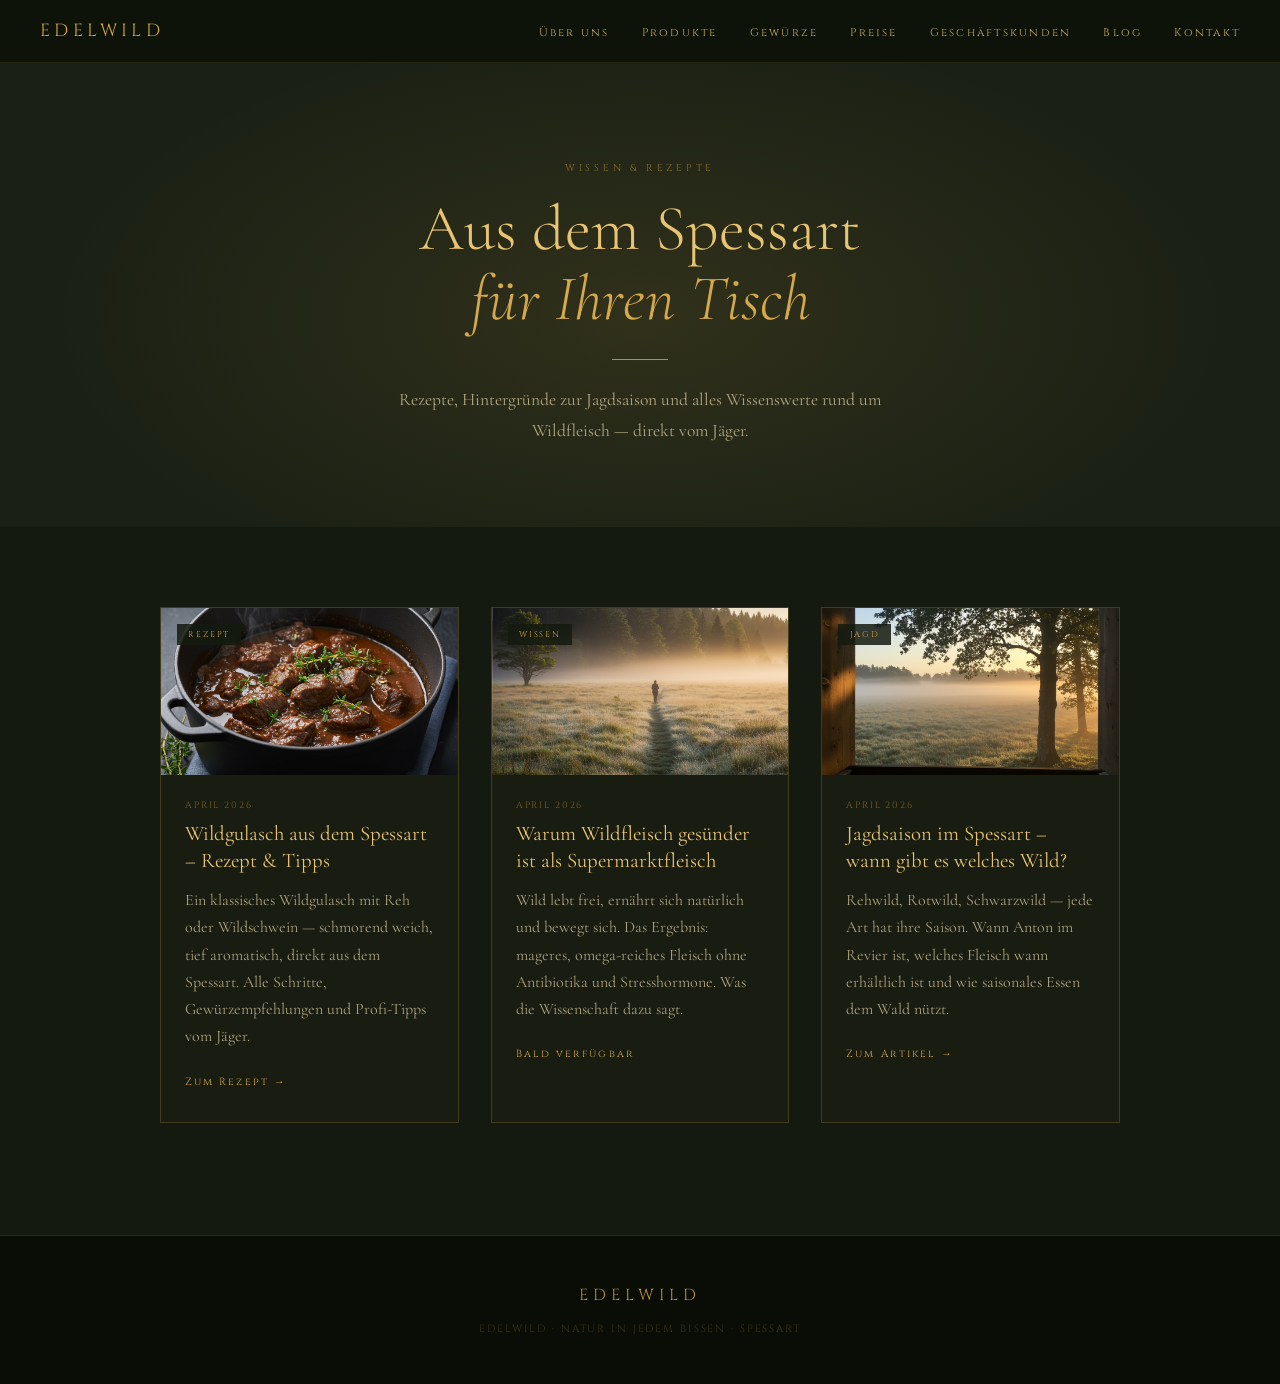
==== blog/index.html @ 0a9de52b "Preise aktualisiert, Geschäftskunden-Seite und Handarbeit-Sektion ergänzt Neue Rehwild/Schwarzwild-P" ====
<!DOCTYPE html>
<html lang="de">
<head>
  <meta charset="UTF-8" />
  <meta name="viewport" content="width=device-width, initial-scale=1.0" />
  <title>Edelwild Blog – Wildrezepte, Jagdsaison & Wissenswertes aus dem Spessart</title>
  <meta name="description" content="Rezepte mit Wildfleisch, Infos zur Jagdsaison im Spessart und warum Wildfleisch gesünder ist als Supermarktfleisch. Vom Jäger Anton Krüger aus Hösbach." />
  <link rel="canonical" href="https://edelwild-krueger.de/blog/" />
  <meta property="og:type" content="website" />
  <meta property="og:url" content="https://edelwild-krueger.de/blog/" />
  <meta property="og:title" content="Edelwild Blog – Wildrezepte & Wissenswertes aus dem Spessart" />
  <meta property="og:description" content="Rezepte mit Wildfleisch, Infos zur Jagdsaison im Spessart und mehr." />
  <meta property="og:image" content="https://edelwild-krueger.de/images/hirsch.png" />

  <link rel="preconnect" href="https://fonts.googleapis.com" />
  <link rel="preconnect" href="https://fonts.gstatic.com" crossorigin />
  <link href="https://fonts.googleapis.com/css2?family=Cormorant+Garamond:ital,wght@0,300;0,400;0,600;1,300;1,400&family=Cinzel:wght@400;600&display=swap" rel="stylesheet" />
  <style>
    :root {
      --forest:     #141a10;
      --forest-mid: #1a2014;
      --gold:       #d4a84b;
      --gold-light: #e8c472;
      --gold-dim:   #b8903a;
      --text:       #ecdcb0;
    }
    *, *::before, *::after { box-sizing: border-box; margin: 0; padding: 0; }
    html { scroll-behavior: smooth; }
    body {
      background: var(--forest);
      color: var(--text);
      font-family: 'Cormorant Garamond', Georgia, serif;
      overflow-x: hidden;
    }

    /* NAV */
    nav {
      position: fixed; top: 0; left: 0; right: 0; z-index: 100;
      display: flex; justify-content: space-between; align-items: center;
      padding: 1.2rem 2.5rem;
      background: rgba(14,20,9,0.98);
      border-bottom: 1px solid rgba(212,168,75,0.12);
    }
    .nav-logo {
      font-family: 'Cinzel', serif; font-size: 1.1rem;
      letter-spacing: 0.25em; color: var(--gold); text-decoration: none;
    }
    .nav-links { display: flex; gap: 2rem; list-style: none; }
    .nav-links a {
      font-family: 'Cinzel', serif; font-size: 0.7rem;
      letter-spacing: 0.2em; color: var(--gold-light);
      text-decoration: none; opacity: 0.85; transition: opacity 0.2s;
    }
    .nav-links a:hover, .nav-links a[aria-current] { opacity: 1; }
    .nav-burger {
      display: none; flex-direction: column; gap: 5px;
      cursor: pointer; background: none; border: none;
      padding: 0.5rem; z-index: 101;
    }
    .nav-burger span {
      display: block; width: 24px; height: 1px;
      background: var(--gold);
      transition: transform 0.3s, opacity 0.3s;
    }
    .nav-burger.open span:nth-child(1) { transform: translateY(6px) rotate(45deg); }
    .nav-burger.open span:nth-child(2) { opacity: 0; }
    .nav-burger.open span:nth-child(3) { transform: translateY(-6px) rotate(-45deg); }
    @media (max-width: 600px) {
      .nav-links { display: none; }
      .nav-burger { display: flex; }
      .nav-links.open {
        display: flex; flex-direction: column;
        position: fixed; top: 0; left: 0; right: 0; bottom: 0;
        background: rgba(9,13,6,0.98);
        justify-content: center; align-items: center;
        gap: 2.5rem; z-index: 99;
      }
      .nav-links.open a { font-size: 1.1rem; letter-spacing: 0.25em; }
    }

    /* PAGE HEADER */
    .page-header {
      padding: 10rem 1.5rem 5rem;
      text-align: center;
      background:
        radial-gradient(ellipse at 50% 60%, rgba(212,168,75,0.12) 0%, transparent 65%),
        var(--forest-mid);
    }
    .page-header .section-label {
      font-family: 'Cinzel', serif; font-size: 0.62rem;
      letter-spacing: 0.38em; color: var(--gold-dim);
      text-transform: uppercase; margin-bottom: 1rem;
    }
    .page-header h1 {
      font-size: clamp(2.2rem, 6vw, 4rem);
      font-weight: 300; color: var(--gold-light); line-height: 1.1;
      margin-bottom: 1.5rem;
    }
    .page-header h1 em { color: var(--gold); font-style: italic; }
    .page-header p {
      max-width: 520px; margin: 0 auto;
      font-size: 1.1rem; line-height: 1.8; opacity: 0.7;
    }
    .divider {
      width: 56px; height: 1px;
      background: var(--gold-dim); margin: 1.5rem auto;
    }

    /* BLOG GRID */
    .blog-section { padding: 5rem 1.5rem 7rem; }
    .container { max-width: 960px; margin: 0 auto; }
    .blog-grid {
      display: grid;
      grid-template-columns: repeat(auto-fit, minmax(280px, 1fr));
      gap: 2rem;
    }
    .blog-card {
      border: 1px solid rgba(212,168,75,0.22);
      overflow: hidden;
      transition: border-color 0.3s, transform 0.3s;
      background: rgba(212,168,75,0.02);
      text-decoration: none; color: inherit;
      display: block;
    }
    .blog-card:hover {
      border-color: rgba(212,168,75,0.55);
      transform: translateY(-5px);
    }
    .blog-card-img {
      aspect-ratio: 16/9;
      background: linear-gradient(135deg, #1e2c20, #172219);
      background-size: cover; background-position: center;
      position: relative;
    }
    .blog-card-category {
      position: absolute; top: 1rem; left: 1rem;
      font-family: 'Cinzel', serif; font-size: 0.52rem;
      letter-spacing: 0.22em; color: var(--gold);
      background: rgba(20,26,16,0.85);
      padding: 0.3rem 0.7rem;
    }
    .blog-card-body { padding: 1.5rem 1.5rem 2rem; }
    .blog-card-date {
      font-family: 'Cinzel', serif; font-size: 0.58rem;
      letter-spacing: 0.2em; color: var(--gold-dim);
      opacity: 0.6; margin-bottom: 0.6rem;
    }
    .blog-card-title {
      font-size: 1.3rem; font-weight: 400;
      color: var(--gold-light); line-height: 1.3;
      margin-bottom: 0.8rem;
    }
    .blog-card-excerpt {
      font-size: 1rem; line-height: 1.7; opacity: 0.7;
      margin-bottom: 1.2rem;
    }
    .blog-card-link {
      font-family: 'Cinzel', serif; font-size: 0.65rem;
      letter-spacing: 0.2em; color: var(--gold);
    }

    /* FOOTER */
    footer {
      background: #090d06;
      border-top: 1px solid rgba(212,168,75,0.18);
      padding: 3rem 1.5rem; text-align: center;
    }
    .footer-wordmark {
      font-family: 'Cinzel', serif; font-size: 1rem;
      letter-spacing: 0.32em; color: var(--gold-dim); margin-bottom: 1rem;
    }
    .footer-copy {
      font-size: 0.65rem; letter-spacing: 0.18em;
      color: var(--gold-dim); opacity: 0.3; font-family: 'Cinzel', serif;
    }

    .reveal { opacity: 0; transform: translateY(24px); transition: opacity 0.85s ease, transform 0.85s ease; }
    .reveal.visible { opacity: 1; transform: none; }
  </style>
</head>
<body>

<nav>
  <a href="/" class="nav-logo">EDELWILD</a>
  <ul class="nav-links">
    <li><a href="/#story">Über uns</a></li>
    <li><a href="/#produkte">Produkte</a></li>
    <li><a href="/#gewuerze">Gewürze</a></li>
    <li><a href="/preise.html">Preise</a></li>
    <li><a href="/geschaeftskunden.html">Geschäftskunden</a></li>
    <li><a href="/blog/">Blog</a></li>
    <li><a href="/#kontakt">Kontakt</a></li>
  </ul>
  <button class="nav-burger" id="nav-burger" aria-label="Menü öffnen">
    <span></span><span></span><span></span>
  </button>
</nav>

<header class="page-header">
  <p class="section-label">Wissen & Rezepte</p>
  <h1>Aus dem Spessart<br><em>für Ihren Tisch</em></h1>
  <div class="divider"></div>
  <p>Rezepte, Hintergründe zur Jagdsaison und alles Wissenswerte rund um Wildfleisch — direkt vom Jäger.</p>
</header>

<section class="blog-section">
  <div class="container">
    <div class="blog-grid">

      <a href="/blog/wildgulasch-rezept.html" class="blog-card reveal">
        <div class="blog-card-img" style="background-image: url('../images/freepik_rich-dark-wild-boar-goula_2802285230.png')" role="img" aria-label="Wildgulasch aus dem Spessart">
          <span class="blog-card-category">REZEPT</span>
        </div>
        <div class="blog-card-body">
          <p class="blog-card-date">APRIL 2026</p>
          <h2 class="blog-card-title">Wildgulasch aus dem Spessart – Rezept &amp; Tipps</h2>
          <p class="blog-card-excerpt">Ein klassisches Wildgulasch mit Reh oder Wildschwein — schmorend weich, tief aromatisch, direkt aus dem Spessart. Alle Schritte, Gewürzempfehlungen und Profi-Tipps vom Jäger.</p>
          <span class="blog-card-link">Zum Rezept →</span>
        </div>
      </a>

      <article class="blog-card reveal">
        <div class="blog-card-img" style="background-image: url('../images/mood_spessart.png')" role="img" aria-label="Wildfleisch gesund und nachhaltig">
          <span class="blog-card-category">WISSEN</span>
        </div>
        <div class="blog-card-body">
          <p class="blog-card-date">APRIL 2026</p>
          <h2 class="blog-card-title">Warum Wildfleisch gesünder ist als Supermarktfleisch</h2>
          <p class="blog-card-excerpt">Wild lebt frei, ernährt sich natürlich und bewegt sich. Das Ergebnis: mageres, omega-reiches Fleisch ohne Antibiotika und Stresshormone. Was die Wissenschaft dazu sagt.</p>
          <span class="blog-card-link">Bald verfügbar</span>
        </div>
      </article>

      <a href="/blog/jagdsaison.html" class="blog-card reveal">
        <div class="blog-card-img" style="background-image: url('../images/freepik_firstperson-view-from-hun_2802305349.png')" role="img" aria-label="First-Person-Perspektive eines Jägers im Spessart">
          <span class="blog-card-category">JAGD</span>
        </div>
        <div class="blog-card-body">
          <p class="blog-card-date">APRIL 2026</p>
          <h2 class="blog-card-title">Jagdsaison im Spessart – wann gibt es welches Wild?</h2>
          <p class="blog-card-excerpt">Rehwild, Rotwild, Schwarzwild — jede Art hat ihre Saison. Wann Anton im Revier ist, welches Fleisch wann erhältlich ist und wie saisonales Essen dem Wald nützt.</p>
          <span class="blog-card-link">Zum Artikel →</span>
        </div>
      </a>

    </div>
  </div>
</section>

<footer>
  <p class="footer-wordmark">EDELWILD</p>
  <p class="footer-copy">EDELWILD · NATUR IN JEDEM BISSEN · SPESSART</p>
</footer>

<script>
  const burger = document.getElementById('nav-burger');
  const navLinks = document.querySelector('.nav-links');
  if (burger && navLinks) {
    burger.addEventListener('click', () => {
      burger.classList.toggle('open');
      navLinks.classList.toggle('open');
      burger.setAttribute('aria-label', navLinks.classList.contains('open') ? 'Menü schließen' : 'Menü öffnen');
    });
    navLinks.querySelectorAll('a').forEach(a => {
      a.addEventListener('click', () => {
        burger.classList.remove('open');
        navLinks.classList.remove('open');
        burger.setAttribute('aria-label', 'Menü öffnen');
      });
    });
  }

  const reveals = document.querySelectorAll('.reveal');
  const observer = new IntersectionObserver((entries) => {
    entries.forEach((e, i) => {
      if (e.isIntersecting) {
        setTimeout(() => e.target.classList.add('visible'), i * 100);
        observer.unobserve(e.target);
      }
    });
  }, { threshold: 0.1 });
  reveals.forEach(el => observer.observe(el));
</script>
</body>
</html>
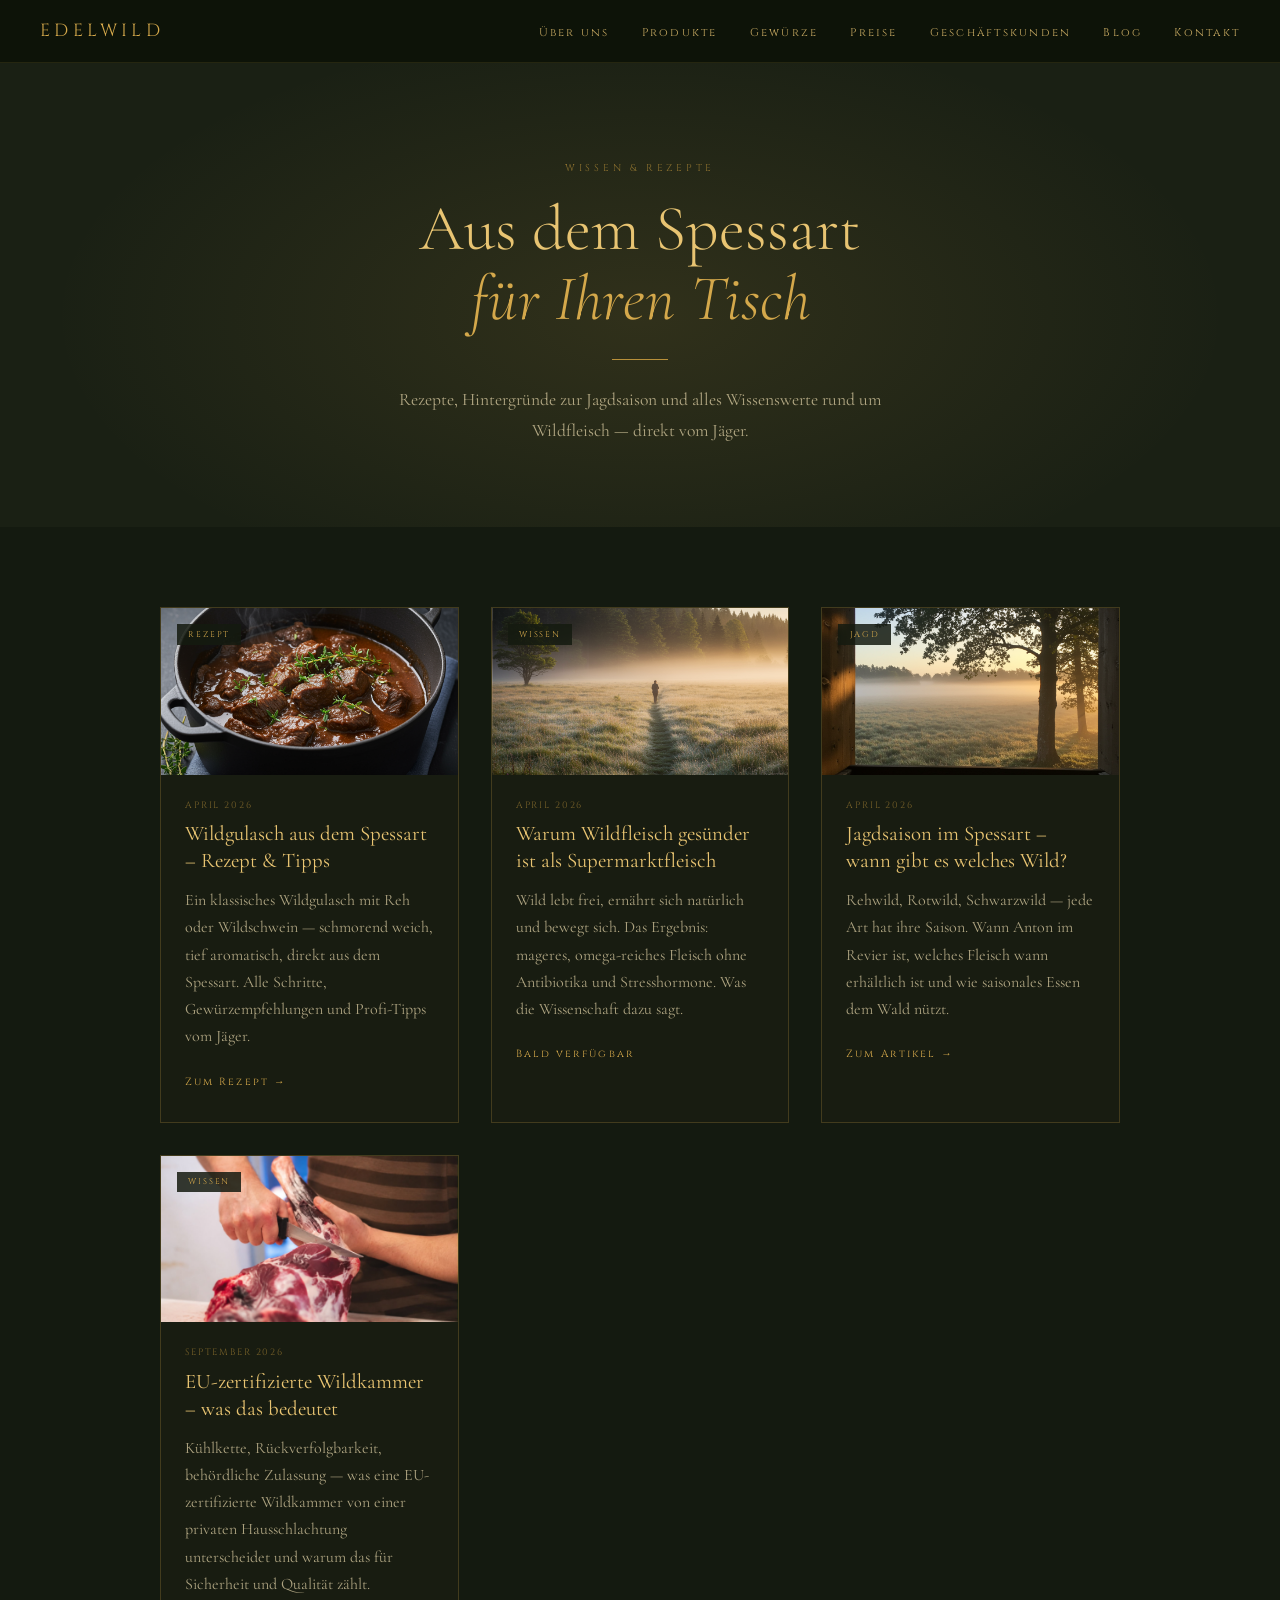
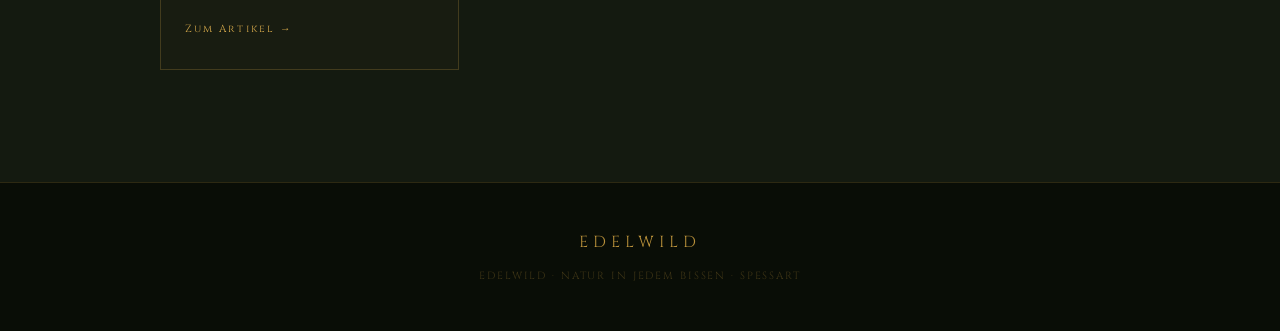
==== commit ff8d2a68: "Neuer Blogartikel: EU-zertifizierte Wildkammer, verlinkt von Badge/Benefit/Preise - blog/eu-wildkamm" ====
--- a/blog/index.html
+++ b/blog/index.html
@@ -239,6 +239,18 @@
           <p class="blog-card-date">APRIL 2026</p>
           <h2 class="blog-card-title">Jagdsaison im Spessart – wann gibt es welches Wild?</h2>
           <p class="blog-card-excerpt">Rehwild, Rotwild, Schwarzwild — jede Art hat ihre Saison. Wann Anton im Revier ist, welches Fleisch wann erhältlich ist und wie saisonales Essen dem Wald nützt.</p>
+          <span class="blog-card-link">Zum Artikel →</span>
+        </div>
+      </a>
+
+      <a href="/blog/eu-wildkammer.html" class="blog-card reveal">
+        <div class="blog-card-img" style="background-image: url('../images/handarbeit-schnitt.jpg')" role="img" aria-label="Handwerkliche Zerlegung von Wildfleisch in der Wildkammer">
+          <span class="blog-card-category">WISSEN</span>
+        </div>
+        <div class="blog-card-body">
+          <p class="blog-card-date">SEPTEMBER 2026</p>
+          <h2 class="blog-card-title">EU-zertifizierte Wildkammer – was das bedeutet</h2>
+          <p class="blog-card-excerpt">Kühlkette, Rückverfolgbarkeit, behördliche Zulassung — was eine EU-zertifizierte Wildkammer von einer privaten Hausschlachtung unterscheidet und warum das für Sicherheit und Qualität zählt.</p>
           <span class="blog-card-link">Zum Artikel →</span>
         </div>
       </a>
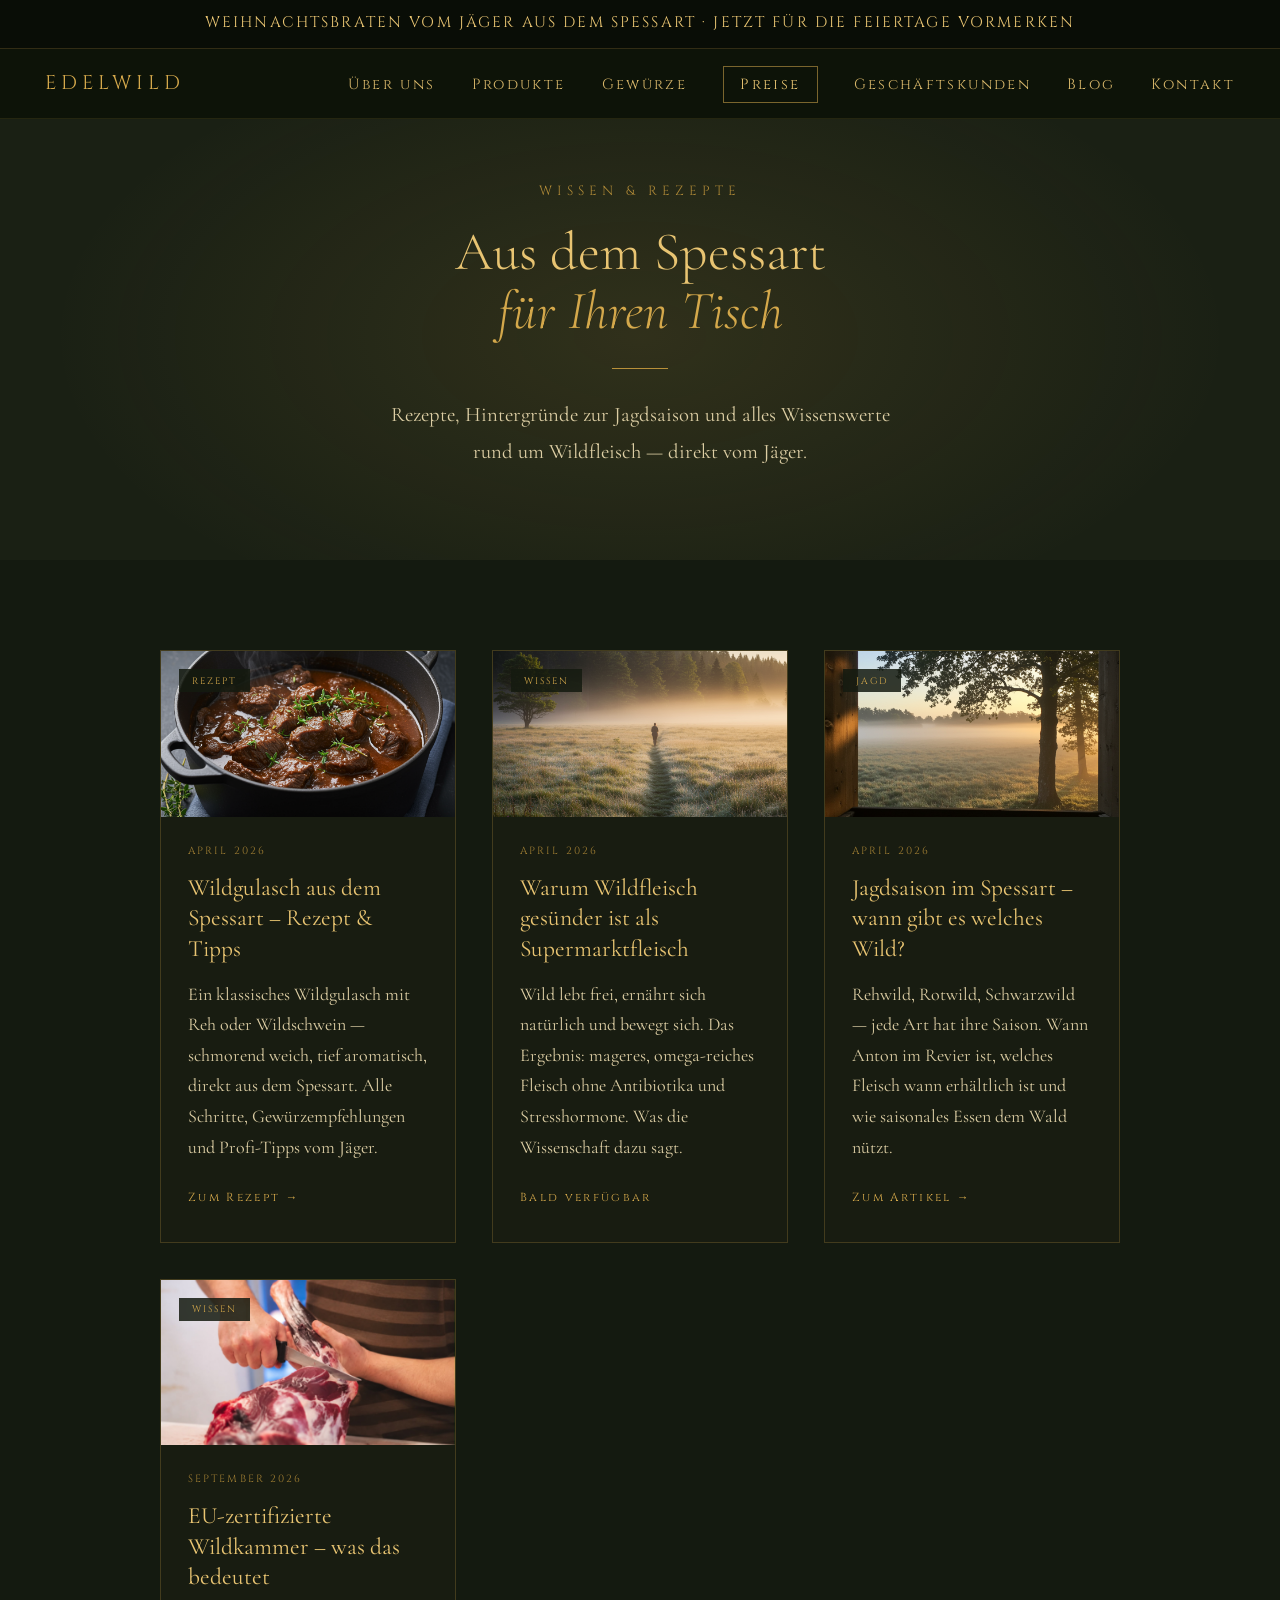
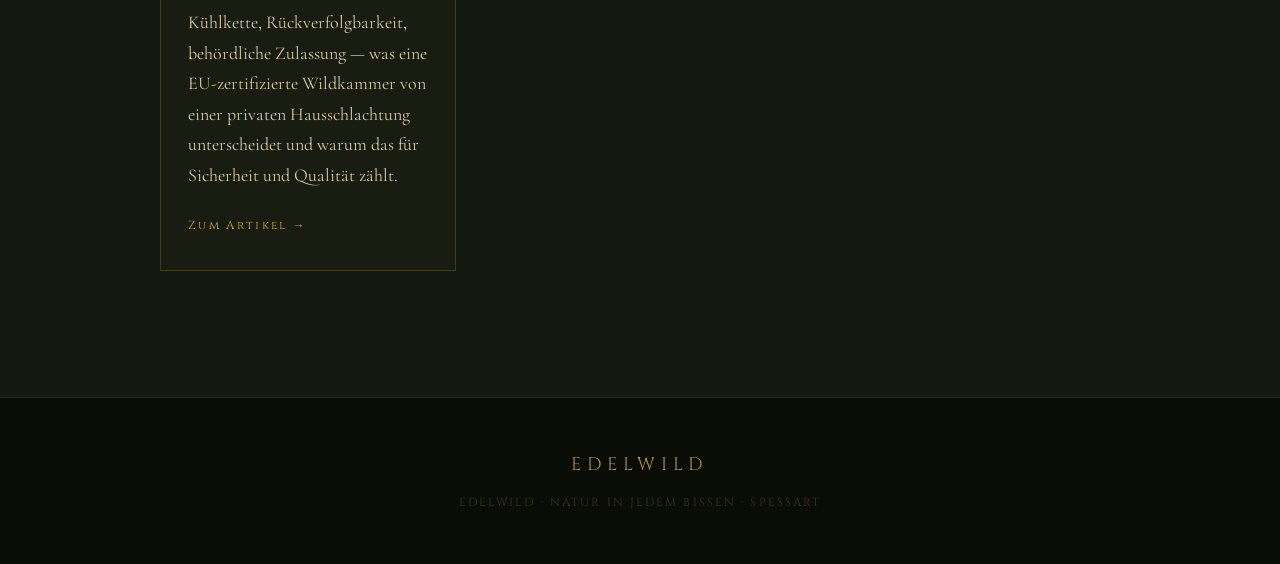
==== commit db735e5c: "Blogseiten an neues Layout angeglichen: Leiste, Nav, Schriftgrößen" ====
--- a/blog/index.html
+++ b/blog/index.html
@@ -12,9 +12,12 @@
   <meta property="og:description" content="Rezepte mit Wildfleisch, Infos zur Jagdsaison im Spessart und mehr." />
   <meta property="og:image" content="https://edelwild-krueger.de/images/hirsch.png" />
 
+  <script defer src="/_vercel/insights/script.js"></script>
+
   <link rel="preconnect" href="https://fonts.googleapis.com" />
   <link rel="preconnect" href="https://fonts.gstatic.com" crossorigin />
   <link href="https://fonts.googleapis.com/css2?family=Cormorant+Garamond:ital,wght@0,300;0,400;0,600;1,300;1,400&family=Cinzel:wght@400;600&display=swap" rel="stylesheet" />
+  <link rel="stylesheet" href="/bestellzettel.css" />
   <style>
     :root {
       --forest:     #141a10;
@@ -25,7 +28,7 @@
       --text:       #ecdcb0;
     }
     *, *::before, *::after { box-sizing: border-box; margin: 0; padding: 0; }
-    html { scroll-behavior: smooth; }
+    html { scroll-behavior: smooth; font-size: 18px; }
     body {
       background: var(--forest);
       color: var(--text);
@@ -35,7 +38,7 @@
 
     /* NAV */
     nav {
-      position: fixed; top: 0; left: 0; right: 0; z-index: 100;
+      position: fixed; top: var(--bz-bar, 0); left: 0; right: 0; z-index: 100;
       display: flex; justify-content: space-between; align-items: center;
       padding: 1.2rem 2.5rem;
       background: rgba(14,20,9,0.98);
@@ -47,11 +50,17 @@
     }
     .nav-links { display: flex; gap: 2rem; list-style: none; }
     .nav-links a {
-      font-family: 'Cinzel', serif; font-size: 0.7rem;
-      letter-spacing: 0.2em; color: var(--gold-light);
-      text-decoration: none; opacity: 0.85; transition: opacity 0.2s;
+      font-family: 'Cinzel', serif; font-size: 0.82rem;
+      letter-spacing: 0.16em; color: var(--gold-light);
+      text-decoration: none; opacity: 0.92; transition: opacity 0.2s;
     }
     .nav-links a:hover, .nav-links a[aria-current] { opacity: 1; }
+    .nav-links a.nav-highlight {
+      padding: 0.45rem 0.9rem; opacity: 1;
+      border: 1px solid rgba(212,168,75,0.55);
+      transition: background 0.2s, color 0.2s;
+    }
+    .nav-links a.nav-highlight:hover { background: var(--gold); color: var(--forest); }
     .nav-burger {
       display: none; flex-direction: column; gap: 5px;
       cursor: pointer; background: none; border: none;
@@ -65,7 +74,7 @@
     .nav-burger.open span:nth-child(1) { transform: translateY(6px) rotate(45deg); }
     .nav-burger.open span:nth-child(2) { opacity: 0; }
     .nav-burger.open span:nth-child(3) { transform: translateY(-6px) rotate(-45deg); }
-    @media (max-width: 600px) {
+    @media (max-width: 960px) {
       .nav-links { display: none; }
       .nav-burger { display: flex; }
       .nav-links.open {
@@ -87,19 +96,19 @@
         var(--forest-mid);
     }
     .page-header .section-label {
-      font-family: 'Cinzel', serif; font-size: 0.62rem;
+      font-family: 'Cinzel', serif; font-size: 0.74rem;
       letter-spacing: 0.38em; color: var(--gold-dim);
       text-transform: uppercase; margin-bottom: 1rem;
     }
     .page-header h1 {
-      font-size: clamp(2.2rem, 6vw, 4rem);
+      font-size: clamp(2.2rem, 6vw, 3rem);
       font-weight: 300; color: var(--gold-light); line-height: 1.1;
       margin-bottom: 1.5rem;
     }
     .page-header h1 em { color: var(--gold); font-style: italic; }
     .page-header p {
       max-width: 520px; margin: 0 auto;
-      font-size: 1.1rem; line-height: 1.8; opacity: 0.7;
+      font-size: 1.15rem; line-height: 1.8; opacity: 0.92;
     }
     .divider {
       width: 56px; height: 1px;
@@ -143,7 +152,7 @@
     .blog-card-date {
       font-family: 'Cinzel', serif; font-size: 0.58rem;
       letter-spacing: 0.2em; color: var(--gold-dim);
-      opacity: 0.6; margin-bottom: 0.6rem;
+      opacity: 0.85; margin-bottom: 0.85rem;
     }
     .blog-card-title {
       font-size: 1.3rem; font-weight: 400;
@@ -151,7 +160,7 @@
       margin-bottom: 0.8rem;
     }
     .blog-card-excerpt {
-      font-size: 1rem; line-height: 1.7; opacity: 0.7;
+      font-size: 1rem; line-height: 1.7; opacity: 0.92;
       margin-bottom: 1.2rem;
     }
     .blog-card-link {
@@ -179,6 +188,8 @@
   </style>
 </head>
 <body>
+
+<div class="bz-announce"><a href="/preise.html#weihnachten">Weihnachtsbraten vom Jäger aus dem Spessart · Jetzt für die Feiertage vormerken</a></div>
 
 <nav>
   <a href="/" class="nav-logo">EDELWILD</a>
@@ -186,7 +197,7 @@
     <li><a href="/#story">Über uns</a></li>
     <li><a href="/#produkte">Produkte</a></li>
     <li><a href="/#gewuerze">Gewürze</a></li>
-    <li><a href="/preise.html">Preise</a></li>
+    <li><a href="/preise.html" class="nav-highlight">Preise</a></li>
     <li><a href="/geschaeftskunden.html">Geschäftskunden</a></li>
     <li><a href="/blog/">Blog</a></li>
     <li><a href="/#kontakt">Kontakt</a></li>
@@ -293,5 +304,6 @@
   }, { threshold: 0.1 });
   reveals.forEach(el => observer.observe(el));
 </script>
+<script defer src="/bestellzettel.js"></script>
 </body>
 </html>
--- a/bestellzettel.css
+++ b/bestellzettel.css
@@ -0,0 +1,320 @@
+:root { --bz-bar: 2.7rem; }
+@media (max-width: 900px) { :root { --bz-bar: 3.6rem; } }
+
+.bz-announce {
+  position: fixed; top: 0; left: 0; right: 0; z-index: 102;
+  height: var(--bz-bar);
+  display: flex; align-items: center; justify-content: center;
+  padding: 0 1rem;
+  background: #090d06;
+  border-bottom: 1px solid rgba(212,168,75,0.2);
+}
+.bz-announce a {
+  font-family: 'Cinzel', serif; font-size: 0.85rem; letter-spacing: 0.14em;
+  text-transform: uppercase; color: var(--gold-light); text-decoration: none;
+  text-align: center; line-height: 1.5;
+  white-space: nowrap; overflow: hidden; text-overflow: ellipsis; max-width: 100%;
+  transition: color 0.2s;
+}
+.bz-announce a:hover { color: var(--gold-light); }
+@media (max-width: 900px) {
+  .bz-announce a { font-size: 0.78rem; letter-spacing: 0.08em; white-space: normal; line-height: 1.35; }
+}
+
+.bz-sr {
+  position: absolute; width: 1px; height: 1px;
+  padding: 0; margin: -1px; overflow: hidden;
+  clip: rect(0, 0, 0, 0); white-space: nowrap; border: 0;
+}
+
+.bz-add {
+  display: inline-flex; align-items: center; justify-content: center;
+  min-width: 48px; min-height: 48px; padding: 0 1rem;
+  background: transparent; color: var(--gold-light);
+  border: 1px solid rgba(212,168,75,0.5);
+  font-family: 'Cinzel', serif; font-size: 0.85rem; letter-spacing: 0.12em;
+  cursor: pointer; white-space: nowrap;
+  transition: background 0.2s, color 0.2s, border-color 0.2s;
+}
+.bz-add:hover, .bz-add:focus-visible { background: var(--gold); color: var(--forest); border-color: var(--gold); outline: none; }
+.bz-add .bz-plus { font-family: 'Cormorant Garamond', serif; font-size: 1.7rem; line-height: 1; }
+.bz-add .bz-add-text { display: none; margin-left: 0.4rem; }
+@media (min-width: 721px) {
+  .bz-add .bz-add-text { display: inline; }
+}
+
+.menu-table td.price {
+  text-align: right; white-space: nowrap;
+  font-family: 'Cinzel', serif; font-size: 1rem; font-weight: 600;
+  letter-spacing: 0.06em; color: var(--gold-light);
+}
+.menu-table td.action { width: 1%; text-align: right; padding-left: 0.6rem; }
+.menu-table td.action:empty { padding: 0; }
+@media (max-width: 720px) {
+  .menu-card .menu-table td { padding: 0.85rem 1rem; font-size: 1.1rem; }
+  .menu-card .menu-table td.price { font-size: 0.92rem; }
+  .menu-card .menu-table td.action { padding-left: 0.3rem; }
+}
+.menu-table tr.bz-off td { opacity: 0.5; }
+.menu-table tr.bz-off td.price { font-style: italic; font-family: 'Cormorant Garamond', serif; font-size: 1.05rem; font-weight: 400; letter-spacing: 0.02em; text-transform: none; }
+
+.bz-info {
+  max-width: 1020px; margin: 0 auto 3.5rem;
+  display: flex; flex-wrap: wrap; justify-content: center; gap: 0.8rem;
+}
+.bz-info > p {
+  padding: 0.7rem 1.4rem;
+  border: 1px solid rgba(212,168,75,0.3);
+  background: rgba(212,168,75,0.05);
+  font-size: 1.1rem; line-height: 1.5; text-align: center;
+}
+.bz-info > p strong { color: var(--gold); font-weight: 400; font-family: 'Cinzel', serif; font-size: 0.78rem; letter-spacing: 0.18em; text-transform: uppercase; margin-right: 0.6rem; }
+
+.bz-fab {
+  position: fixed; right: 1.2rem; bottom: 1.2rem; z-index: 150;
+  display: none; align-items: center; gap: 0.8rem;
+  min-height: 56px; padding: 0.9rem 1.5rem;
+  background: var(--gold); color: var(--forest);
+  border: 1px solid var(--gold); cursor: pointer;
+  font-family: 'Cinzel', serif; font-size: 0.85rem; font-weight: 600; letter-spacing: 0.14em;
+  box-shadow: 0 10px 40px rgba(0,0,0,0.45);
+  transition: background 0.2s, transform 0.2s;
+}
+.bz-fab.bz-visible { display: inline-flex; }
+.bz-fab:hover, .bz-fab:focus-visible { background: var(--gold-light); outline: none; transform: translateY(-2px); }
+.bz-fab-count { font-size: 0.9rem; letter-spacing: 0; }
+.bz-fab-count::before, .bz-fab-sum::before { content: "·"; margin-right: 0.8rem; opacity: 0.6; }
+.bz-fab-sum { font-family: 'Cormorant Garamond', serif; font-size: 1.25rem; font-weight: 600; letter-spacing: 0.02em; }
+.bz-fab.bz-bump { animation: bzBump 0.35s ease; }
+@keyframes bzBump {
+  0% { transform: scale(1); }
+  40% { transform: scale(1.06); }
+  100% { transform: scale(1); }
+}
+
+.bz-backdrop {
+  position: fixed; inset: 0; z-index: 190;
+  background: rgba(6,9,4,0.72);
+  opacity: 0; visibility: hidden;
+  transition: opacity 0.3s, visibility 0.3s;
+}
+.bz-backdrop.bz-open { opacity: 1; visibility: visible; }
+
+.bz-dialog {
+  position: fixed; z-index: 200; padding: 0; margin: 0;
+  display: flex; flex-direction: column;
+  background: var(--forest-mid); color: var(--text);
+  border: 1px solid rgba(212,168,75,0.3);
+  box-shadow: 0 30px 80px rgba(0,0,0,0.6);
+  visibility: hidden;
+  font-family: 'Cormorant Garamond', Georgia, serif;
+}
+.bz-dialog.bz-open { visibility: visible; }
+.bz-dialog * { box-sizing: border-box; }
+
+.bz-drawer {
+  top: 0; right: 0; bottom: 0; width: min(600px, 100%);
+  transform: translateX(100%);
+  transition: transform 0.35s cubic-bezier(0.4, 0, 0.2, 1), visibility 0.35s;
+}
+.bz-drawer.bz-open { transform: none; }
+
+.bz-picker {
+  top: 50%; left: 50%; width: min(760px, calc(100% - 2rem));
+  max-height: min(88vh, 820px);
+  transform: translate(-50%, -50%) translateY(16px); opacity: 0;
+  transition: transform 0.3s, opacity 0.3s, visibility 0.3s;
+}
+.bz-picker.bz-open { transform: translate(-50%, -50%); opacity: 1; }
+
+@media (max-width: 720px) {
+  .bz-drawer {
+    top: auto; left: 0; right: 0; bottom: 0; width: 100%;
+    max-height: 92vh; border-left: none; border-right: none;
+    transform: translateY(100%);
+  }
+  .bz-drawer.bz-open { transform: none; }
+  .bz-picker {
+    top: auto; left: 0; right: 0; bottom: 0; width: 100%;
+    max-height: 92vh; border-left: none; border-right: none;
+    transform: translateY(100%); opacity: 1;
+  }
+  .bz-picker.bz-open { transform: none; }
+  .bz-dialog::before {
+    content: ""; display: block; width: 44px; height: 2px;
+    margin: 0.7rem auto 0; background: rgba(212,168,75,0.4);
+  }
+  .bz-fab { left: 1rem; right: 1rem; bottom: 1rem; justify-content: space-between; padding: 0.8rem 1.2rem; font-size: 0.8rem; }
+  .bz-fab > span { white-space: nowrap; }
+  .bz-fab-sum { font-size: 1.15rem; }
+}
+
+.bz-head {
+  display: flex; align-items: flex-start; justify-content: space-between; gap: 1rem;
+  padding: 1.6rem 1.6rem 1.1rem;
+  border-bottom: 1px solid rgba(212,168,75,0.15);
+}
+.bz-head .bz-label {
+  font-family: 'Cinzel', serif; font-size: 0.74rem; letter-spacing: 0.26em;
+  color: var(--gold); text-transform: uppercase; margin-bottom: 0.4rem;
+}
+.bz-head h2 {
+  font-size: 2.1rem; font-weight: 300; color: var(--gold-light); line-height: 1.1;
+}
+.bz-head h2 em { color: var(--gold); font-style: italic; }
+.bz-close {
+  flex-shrink: 0; width: 48px; height: 48px;
+  background: transparent; border: 1px solid rgba(212,168,75,0.35);
+  color: var(--gold-light); font-size: 1.6rem; line-height: 1; cursor: pointer;
+  transition: background 0.2s, color 0.2s;
+}
+.bz-close:hover, .bz-close:focus-visible { background: var(--gold); color: var(--forest); outline: none; }
+
+.bz-body { flex: 1 1 auto; overflow-y: auto; overflow-x: hidden; padding: 1.2rem 1.6rem 1.6rem; -webkit-overflow-scrolling: touch; }
+.bz-foot { padding: 1.1rem 1.6rem 1.4rem; border-top: 1px solid rgba(212,168,75,0.15); background: rgba(0,0,0,0.12); }
+
+.bz-banner {
+  padding: 0.75rem 1rem; margin-bottom: 1.2rem;
+  border: 1px solid rgba(212,168,75,0.3); background: rgba(212,168,75,0.06);
+  font-size: 1.05rem; line-height: 1.5;
+}
+.bz-banner strong { font-family: 'Cinzel', serif; font-weight: 400; font-size: 0.74rem; letter-spacing: 0.18em; text-transform: uppercase; color: var(--gold); margin-right: 0.5rem; }
+
+.bz-persons {
+  display: flex; flex-wrap: wrap; align-items: center; gap: 0.6rem 0.9rem;
+  padding: 0.8rem 1rem; margin-bottom: 1.2rem;
+  border: 1px dashed rgba(212,168,75,0.3);
+  font-size: 1.05rem;
+}
+.bz-persons label { color: var(--gold-light); }
+.bz-dialog .bz-persons input { width: 5.4rem; }
+.bz-persons .bz-hint { flex-basis: 100%; font-size: 1rem; opacity: 0.88; font-style: italic; min-height: 1.2em; }
+
+.bz-list { list-style: none; margin: 0; padding: 0; }
+.bz-item {
+  display: grid; grid-template-columns: 1fr auto; gap: 0.5rem 1rem; align-items: center;
+  padding: 0.9rem 0; border-bottom: 1px solid rgba(212,168,75,0.1);
+}
+.bz-item:last-child { border-bottom: none; }
+.bz-item.bz-off { opacity: 0.45; }
+.bz-item-name { font-size: 1.15rem; line-height: 1.35; }
+.bz-item-note { display: block; font-size: 0.95rem; opacity: 0.75; font-style: italic; }
+.bz-item-price {
+  font-family: 'Cinzel', serif; font-size: 0.95rem; font-weight: 600; letter-spacing: 0.06em;
+  color: var(--gold-light); white-space: nowrap; text-align: right;
+}
+.bz-item-off { font-size: 1rem; font-style: italic; opacity: 0.8; text-align: right; }
+.bz-item-ctrl { grid-column: 1 / -1; display: flex; flex-wrap: wrap; align-items: center; gap: 0.6rem; }
+.bz-item-ctrl .bz-line { margin-left: auto; font-size: 1.1rem; opacity: 0.9; white-space: nowrap; }
+
+.bz-qty { display: inline-flex; align-items: stretch; border: 1px solid rgba(212,168,75,0.35); }
+.bz-qty button {
+  width: 48px; min-height: 48px; background: transparent; border: none; color: var(--gold-light);
+  font-family: 'Cormorant Garamond', serif; font-size: 1.8rem; line-height: 1; cursor: pointer;
+  transition: background 0.15s, color 0.15s;
+}
+.bz-qty button:hover, .bz-qty button:focus-visible { background: var(--gold); color: var(--forest); outline: none; }
+.bz-qty button:disabled { opacity: 0.3; cursor: default; background: transparent; color: var(--gold-light); }
+.bz-qty output {
+  min-width: 5.2rem; display: inline-flex; align-items: center; justify-content: center;
+  padding: 0 0.5rem; font-size: 1.1rem; white-space: nowrap;
+  border-left: 1px solid rgba(212,168,75,0.2); border-right: 1px solid rgba(212,168,75,0.2);
+}
+
+.bz-dialog .btn { cursor: pointer; justify-content: center; }
+.bz-dialog .btn:disabled { opacity: 0.5; cursor: default; }
+.bz-dialog .btn-sm { margin-top: 0; min-height: 48px; font-size: 0.85rem; padding: 0.7rem 1.3rem; }
+.bz-dialog .btn-block { width: 100%; }
+.bz-dialog .btn-ghost {
+  background: transparent; color: var(--gold-light);
+  border: 1px solid rgba(212,168,75,0.35);
+}
+.bz-dialog .btn-ghost:hover, .bz-dialog .btn-ghost:focus-visible { border-color: var(--gold); color: var(--gold); outline: none; }
+
+.bz-empty { padding: 2rem 0; text-align: center; font-size: 1.15rem; opacity: 0.88; line-height: 1.7; }
+
+.bz-pos {
+  display: grid; grid-template-columns: 1fr auto auto; gap: 0.3rem 0.8rem; align-items: center;
+  padding: 0.85rem 0; border-bottom: 1px solid rgba(212,168,75,0.1);
+}
+.bz-pos-name { grid-column: 1; font-size: 1.15rem; line-height: 1.3; }
+.bz-pos-name small { display: block; font-family: 'Cinzel', serif; font-size: 0.7rem; letter-spacing: 0.18em; color: var(--gold-dim); text-transform: uppercase; margin-bottom: 0.15rem; }
+.bz-pos .bz-qty { grid-column: 1; justify-self: start; }
+.bz-pos-price { grid-column: 2; grid-row: 1 / span 2; font-family: 'Cinzel', serif; font-size: 0.95rem; font-weight: 600; letter-spacing: 0.06em; color: var(--gold-light); white-space: nowrap; text-align: right; }
+.bz-remove {
+  grid-column: 3; grid-row: 1 / span 2;
+  width: 44px; height: 44px; background: transparent; border: 1px solid transparent;
+  color: var(--gold-light); font-size: 1.5rem; line-height: 1; cursor: pointer;
+  transition: border-color 0.2s, color 0.2s;
+}
+.bz-remove:hover, .bz-remove:focus-visible { border-color: var(--gold); color: var(--gold); outline: none; }
+
+.bz-sum {
+  display: flex; justify-content: space-between; align-items: baseline; gap: 1rem;
+  padding: 1.1rem 0 0.3rem;
+  font-family: 'Cinzel', serif; font-size: 0.9rem; letter-spacing: 0.16em; color: var(--gold-light);
+}
+.bz-sum strong { font-weight: 600; font-size: 1.25rem; color: var(--gold-light); }
+.bz-sum-note { font-size: 1rem; font-style: italic; opacity: 0.85; line-height: 1.5; margin-bottom: 1.4rem; }
+
+.bz-form { display: grid; gap: 0.9rem; margin-top: 0.4rem; }
+.bz-field label, .bz-field legend, .bz-field-label {
+  display: block; font-family: 'Cinzel', serif; font-size: 0.74rem; letter-spacing: 0.2em;
+  text-transform: uppercase; color: var(--gold); margin-bottom: 0.45rem;
+}
+.bz-field label .bz-req { color: var(--gold); }
+.bz-dialog input[type="text"], .bz-dialog input[type="number"], .bz-dialog input[type="date"], .bz-dialog textarea {
+  width: 100%; min-height: 48px; padding: 0.65rem 0.9rem;
+  background: rgba(0,0,0,0.25); color: var(--text);
+  border: 1px solid rgba(212,168,75,0.35);
+  font-family: 'Cormorant Garamond', Georgia, serif; font-size: 1.1rem;
+  border-radius: 0; -webkit-appearance: none; appearance: none;
+  color-scheme: dark;
+}
+.bz-dialog input:focus, .bz-dialog textarea:focus { outline: none; border-color: var(--gold); }
+.bz-dialog input[aria-invalid="true"] { border-color: #c0603a; }
+.bz-dialog textarea { min-height: 4.5rem; resize: vertical; }
+.bz-field .bz-error { display: none; font-size: 1rem; color: #e0906f; margin-top: 0.3rem; }
+.bz-field .bz-error.bz-show { display: block; }
+.bz-radios { display: flex; gap: 0.6rem; border: none; padding: 0; margin: 0; }
+.bz-radios label {
+  flex: 1; display: flex; align-items: center; justify-content: center; gap: 0.5rem;
+  min-height: 48px; padding: 0.65rem 0.6rem; margin: 0; cursor: pointer;
+  border: 1px solid rgba(212,168,75,0.35);
+  font-family: 'Cinzel', serif; font-size: 0.82rem; letter-spacing: 0.12em; color: var(--gold-light);
+  text-transform: none;
+  transition: background 0.2s, color 0.2s, border-color 0.2s;
+}
+.bz-radios label:has(input:checked) { background: var(--gold); color: var(--forest); border-color: var(--gold); }
+.bz-radios label:has(input:focus-visible) { outline: 2px solid var(--gold-light); outline-offset: 2px; }
+.bz-radios input { position: absolute; opacity: 0; width: 1px; height: 1px; }
+.bz-radios label.bz-checked { background: var(--gold); color: var(--forest); border-color: var(--gold); }
+.bz-field[hidden] { display: none; }
+
+.bz-actions { display: grid; gap: 0.7rem; }
+.bz-actions .btn-whatsapp { min-height: 56px; font-size: 0.95rem; font-weight: 600; letter-spacing: 0.2em; padding: 1rem 1.5rem; }
+.bz-actions .bz-row { display: flex; gap: 0.6rem; }
+.bz-actions .bz-row .btn { flex: 1; min-height: 48px; font-size: 0.8rem; padding: 0.75rem 0.8rem; }
+.bz-closed {
+  padding: 0.9rem 1rem; border: 1px solid rgba(212,168,75,0.3);
+  background: rgba(212,168,75,0.06); text-align: center; font-size: 1.1rem; line-height: 1.5;
+}
+.bz-status { font-size: 1rem; text-align: center; opacity: 0.9; min-height: 1.3em; margin-top: 0.4rem; font-style: italic; }
+
+body.bz-lock { overflow: hidden; }
+
+@media (max-width: 720px) {
+  .bz-head { padding: 1.1rem 1.4rem 0.8rem; }
+  .bz-head h2 { font-size: 1.6rem; }
+  .bz-body { padding: 1rem 1.4rem 1.2rem; }
+  .bz-foot { padding: 0.9rem 1.4rem 1rem; }
+  .bz-pos { grid-template-columns: 1fr auto; }
+  .bz-pos-name { grid-column: 1; grid-row: 1; }
+  .bz-remove { grid-column: 2; grid-row: 1; justify-self: end; }
+  .bz-pos .bz-qty { grid-column: 1; grid-row: 2; }
+  .bz-pos-price { grid-column: 2; grid-row: 2; align-self: center; }
+}
+@media (max-width: 480px) {
+  .bz-actions .bz-row { flex-direction: column; gap: 0.5rem; }
+  .bz-actions .bz-row .btn { min-height: 44px; padding: 0.5rem 0.8rem; font-size: 0.78rem; }
+}
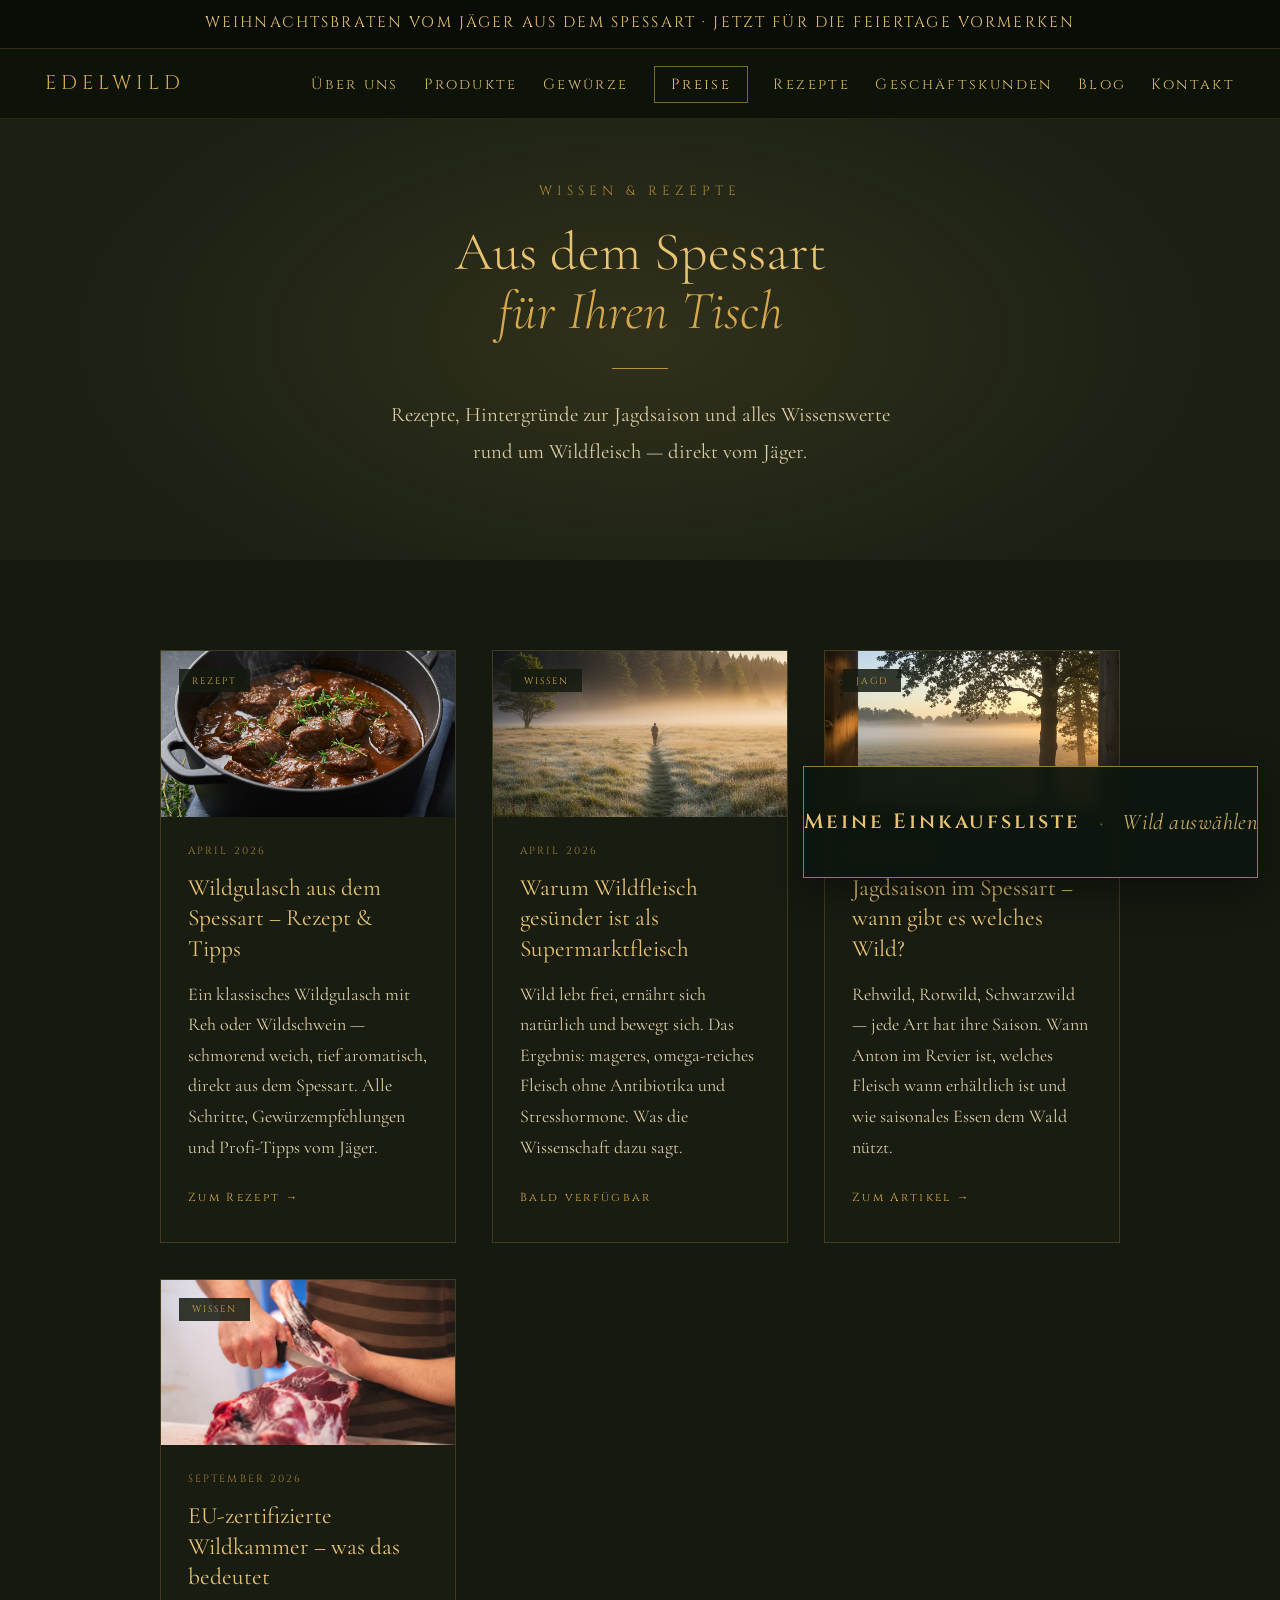
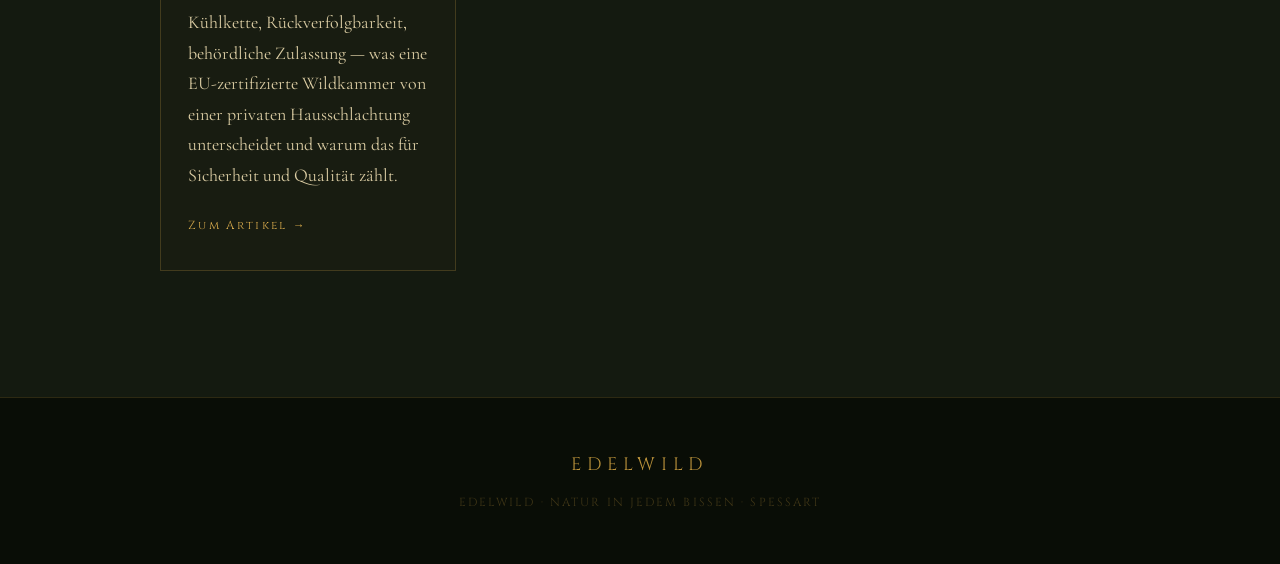
==== commit dbabb8d8: "Mobil-Überlauf behoben, Nav-Tab Rezepte, Footer-Hinweis entfernt, Preiszeilen mobil, Nav-Breakpoint" ====
--- a/blog/index.html
+++ b/blog/index.html
@@ -28,7 +28,7 @@
       --text:       #ecdcb0;
     }
     *, *::before, *::after { box-sizing: border-box; margin: 0; padding: 0; }
-    html { scroll-behavior: smooth; font-size: 18px; }
+    html { scroll-behavior: smooth; font-size: 18px; overflow-x: hidden; }
     body {
       background: var(--forest);
       color: var(--text);
@@ -48,7 +48,7 @@
       font-family: 'Cinzel', serif; font-size: 1.1rem;
       letter-spacing: 0.25em; color: var(--gold); text-decoration: none;
     }
-    .nav-links { display: flex; gap: 2rem; list-style: none; }
+    .nav-links { display: flex; gap: 1.4rem; list-style: none; }
     .nav-links a {
       font-family: 'Cinzel', serif; font-size: 0.82rem;
       letter-spacing: 0.16em; color: var(--gold-light);
@@ -74,7 +74,7 @@
     .nav-burger.open span:nth-child(1) { transform: translateY(6px) rotate(45deg); }
     .nav-burger.open span:nth-child(2) { opacity: 0; }
     .nav-burger.open span:nth-child(3) { transform: translateY(-6px) rotate(-45deg); }
-    @media (max-width: 960px) {
+    @media (max-width: 1080px) {
       .nav-links { display: none; }
       .nav-burger { display: flex; }
       .nav-links.open {
@@ -198,6 +198,7 @@
     <li><a href="/#produkte">Produkte</a></li>
     <li><a href="/#gewuerze">Gewürze</a></li>
     <li><a href="/preise.html" class="nav-highlight">Preise</a></li>
+    <li><a href="/rezepte-weihnachten.html">Rezepte</a></li>
     <li><a href="/geschaeftskunden.html">Geschäftskunden</a></li>
     <li><a href="/blog/">Blog</a></li>
     <li><a href="/#kontakt">Kontakt</a></li>
--- a/bestellzettel.css
+++ b/bestellzettel.css
@@ -72,18 +72,38 @@
 
 .bz-fab {
   position: fixed; right: 1.2rem; bottom: 1.2rem; z-index: 150;
-  display: none; align-items: center; gap: 0.8rem;
-  min-height: 56px; padding: 0.9rem 1.5rem;
+  display: none; align-items: center; gap: 1rem;
+  min-height: 64px; padding: 1.15rem 2rem;
   background: var(--gold); color: var(--forest);
   border: 1px solid var(--gold); cursor: pointer;
   font-family: 'Cinzel', serif; font-size: 0.85rem; font-weight: 600; letter-spacing: 0.14em;
   box-shadow: 0 10px 40px rgba(0,0,0,0.45);
   transition: background 0.2s, transform 0.2s;
 }
-.bz-fab.bz-visible { display: inline-flex; }
+.bz-fab.bz-visible { display: inline-flex; animation: bzTease 0.7s cubic-bezier(0.2, 0.8, 0.2, 1) 1.2s both; }
 .bz-fab:hover, .bz-fab:focus-visible { background: var(--gold-light); outline: none; transform: translateY(-2px); }
+.bz-fab.bz-empty { background: rgba(14,22,15,0.92); color: var(--gold-light); border-color: rgba(212,168,75,0.7); backdrop-filter: blur(6px); }
+.bz-fab.bz-empty:hover, .bz-fab.bz-empty:focus-visible { background: var(--gold); color: var(--forest); }
+.bz-fab.bz-empty .bz-fab-count { display: none; }
+.bz-fab.bz-empty .bz-fab-sum { font-weight: 400; font-style: italic; opacity: 0.85; }
+.bz-fab.bz-empty::before {
+  content: ''; position: absolute; inset: -1px; border: 1px solid var(--gold);
+  animation: bzPulse 2.4s ease-out 2s 3; opacity: 0; pointer-events: none;
+}
 .bz-fab-count { font-size: 0.9rem; letter-spacing: 0; }
-.bz-fab-count::before, .bz-fab-sum::before { content: "·"; margin-right: 0.8rem; opacity: 0.6; }
+.bz-fab-count::before, .bz-fab-sum::before { content: "·"; margin-right: 1rem; opacity: 0.6; }
+@keyframes bzTease {
+  from { opacity: 0; transform: translateY(24px); }
+  to { opacity: 1; transform: translateY(0); }
+}
+@keyframes bzPulse {
+  0% { opacity: 0.9; transform: scale(1); }
+  100% { opacity: 0; transform: scale(1.25, 1.6); }
+}
+@keyframes bzPulseMobile {
+  0% { opacity: 0.9; transform: scale(1); }
+  100% { opacity: 0; transform: scale(1.04, 1.35); }
+}
 .bz-fab-sum { font-family: 'Cormorant Garamond', serif; font-size: 1.25rem; font-weight: 600; letter-spacing: 0.02em; }
 .bz-fab.bz-bump { animation: bzBump 0.35s ease; }
 @keyframes bzBump {
@@ -144,9 +164,14 @@
     content: ""; display: block; width: 44px; height: 2px;
     margin: 0.7rem auto 0; background: rgba(212,168,75,0.4);
   }
-  .bz-fab { left: 1rem; right: 1rem; bottom: 1rem; justify-content: space-between; padding: 0.8rem 1.2rem; font-size: 0.8rem; }
+  .bz-fab { left: 1rem; right: 1rem; bottom: 1rem; justify-content: space-between; gap: 0.6rem; padding: 1rem 1.2rem; font-size: 0.74rem; letter-spacing: 0.1em; }
   .bz-fab > span { white-space: nowrap; }
-  .bz-fab-sum { font-size: 1.15rem; }
+  .bz-fab-label { flex: 1 1 auto; min-width: 0; overflow: hidden; text-overflow: ellipsis; text-align: left; }
+  .bz-fab-my { display: none; }
+  .bz-fab.bz-empty::before { animation-name: bzPulseMobile; }
+  .bz-fab-count::before, .bz-fab-sum::before { margin-right: 0.6rem; }
+  .bz-fab-sum { font-size: 1.1rem; }
+  .bz-fab.bz-empty .bz-fab-sum { font-size: 1rem; }
 }
 
 .bz-head {
@@ -318,3 +343,64 @@
   .bz-actions .bz-row { flex-direction: column; gap: 0.5rem; }
   .bz-actions .bz-row .btn { min-height: 44px; padding: 0.5rem 0.8rem; font-size: 0.78rem; }
 }
+
+.bz-rp {
+  margin-top: 2rem; padding: 1.5rem 1.4rem 1.6rem;
+  border: 1px solid rgba(212,168,75,0.3); background: rgba(212,168,75,0.04);
+  text-align: left;
+}
+.bz-rp-title {
+  font-family: 'Cinzel', serif; font-size: 0.85rem; font-weight: 400;
+  letter-spacing: 0.18em; text-transform: uppercase; color: var(--gold-light);
+  margin-bottom: 1.1rem;
+}
+.bz-rp-persons { display: flex; flex-wrap: wrap; align-items: center; gap: 0.6rem 1rem; margin-bottom: 1rem; font-size: 1.1rem; }
+.bz-rp-persons label { color: var(--gold-light); }
+.bz-rp .bz-qty input {
+  width: 4.2rem; min-height: 48px; text-align: center;
+  background: transparent; color: var(--text); border: none;
+  border-left: 1px solid rgba(212,168,75,0.2); border-right: 1px solid rgba(212,168,75,0.2);
+  font-family: 'Cormorant Garamond', Georgia, serif; font-size: 1.2rem;
+  -moz-appearance: textfield; appearance: textfield;
+}
+.bz-rp .bz-qty input::-webkit-outer-spin-button,
+.bz-rp .bz-qty input::-webkit-inner-spin-button { -webkit-appearance: none; margin: 0; }
+.bz-rp .bz-qty input:focus { outline: 2px solid var(--gold-light); outline-offset: -2px; }
+.bz-rp-rows { list-style: none; margin: 0; padding: 0; }
+.bz-rp-row {
+  display: flex; justify-content: space-between; align-items: center; gap: 1rem;
+  padding: 0.75rem 0; border-bottom: 1px solid rgba(212,168,75,0.12);
+  font-size: 1.15rem; line-height: 1.35;
+}
+.bz-rp-row.bz-off { opacity: 0.55; }
+.bz-rp-name { display: block; }
+.bz-rp-sub { display: block; font-size: 0.98rem; font-style: italic; opacity: 0.8; }
+.bz-rp-price { font-family: 'Cinzel', serif; font-size: 0.92rem; font-weight: 600; letter-spacing: 0.06em; color: var(--gold-light); white-space: nowrap; }
+.bz-rp-check { display: flex; align-items: center; gap: 0.9rem; min-height: 48px; cursor: pointer; }
+.bz-rp-check input { width: 24px; height: 24px; flex-shrink: 0; accent-color: var(--gold); cursor: pointer; }
+.bz-rp-sum { display: flex; justify-content: space-between; align-items: baseline; padding: 0.9rem 0 0.2rem; font-size: 1.2rem; }
+.bz-rp-sum strong { font-family: 'Cinzel', serif; font-size: 1.05rem; color: var(--gold-light); letter-spacing: 0.06em; }
+.bz-rp-note { margin: 0.8rem 0 0; font-size: 1.02rem; font-style: italic; opacity: 0.85; line-height: 1.5; }
+.bz-rp-ask { margin: 0.8rem 0 0; font-size: 1.05rem; line-height: 1.5; }
+.bz-rp-ask[hidden] { display: none; }
+.bz-rp-ask a { color: var(--gold-light); text-decoration: underline; text-underline-offset: 3px; }
+.bz-rp-actions { display: flex; flex-wrap: wrap; gap: 0.7rem; margin-top: 1.2rem; }
+.bz-rp-actions .btn { margin-top: 0; min-height: 48px; justify-content: center; cursor: pointer; }
+.bz-rp-actions .btn:disabled { opacity: 0.45; cursor: default; }
+@media (max-width: 520px) {
+  .bz-rp { padding: 1.2rem 1rem 1.3rem; }
+  .bz-rp-actions .btn { flex: 1 1 100%; }
+}
+
+.bz-toast {
+  position: fixed; left: 50%; bottom: 5.5rem; transform: translateX(-50%); z-index: 300;
+  max-width: calc(100vw - 2rem); padding: 0.9rem 1.3rem;
+  background: var(--gold); color: var(--forest);
+  font-family: 'Cinzel', serif; font-size: 0.82rem; letter-spacing: 0.08em; text-align: center; line-height: 1.5;
+  box-shadow: 0 6px 24px rgba(0,0,0,0.5);
+  animation: bzToast 0.3s ease;
+}
+@keyframes bzToast {
+  from { opacity: 0; transform: translate(-50%, 12px); }
+  to { opacity: 1; transform: translate(-50%, 0); }
+}
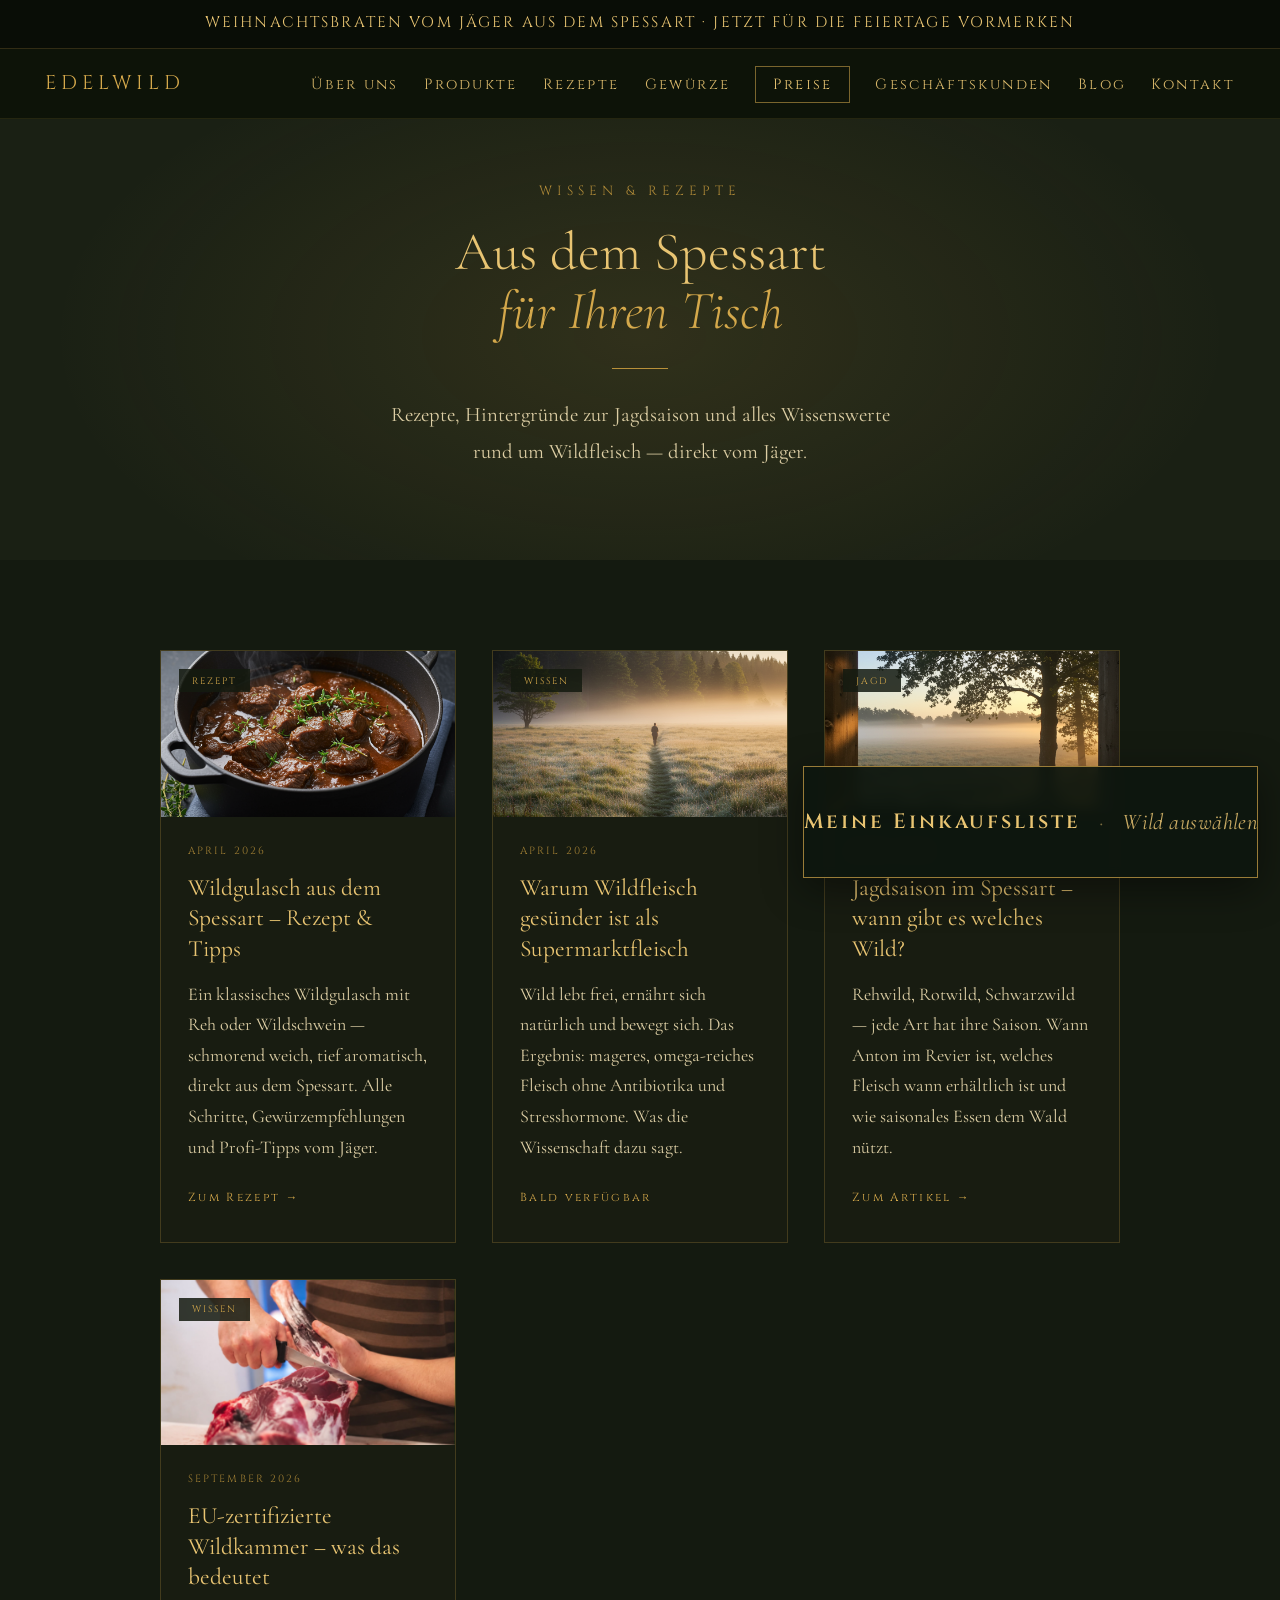
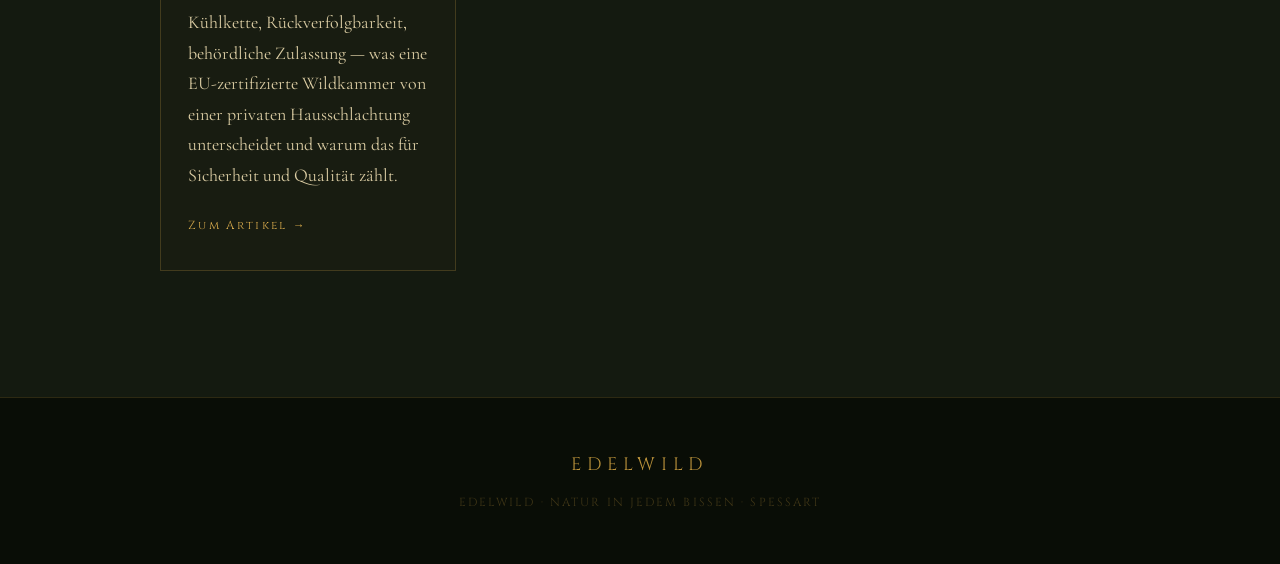
==== commit c483aabd: "Rezeptbilder generiert, Nav Rezepte vor Gewürze, Preiszeilen auf Karten gefixt" ====
--- a/blog/index.html
+++ b/blog/index.html
@@ -196,9 +196,9 @@
   <ul class="nav-links">
     <li><a href="/#story">Über uns</a></li>
     <li><a href="/#produkte">Produkte</a></li>
+    <li><a href="/rezepte-weihnachten.html">Rezepte</a></li>
     <li><a href="/#gewuerze">Gewürze</a></li>
     <li><a href="/preise.html" class="nav-highlight">Preise</a></li>
-    <li><a href="/rezepte-weihnachten.html">Rezepte</a></li>
     <li><a href="/geschaeftskunden.html">Geschäftskunden</a></li>
     <li><a href="/blog/">Blog</a></li>
     <li><a href="/#kontakt">Kontakt</a></li>
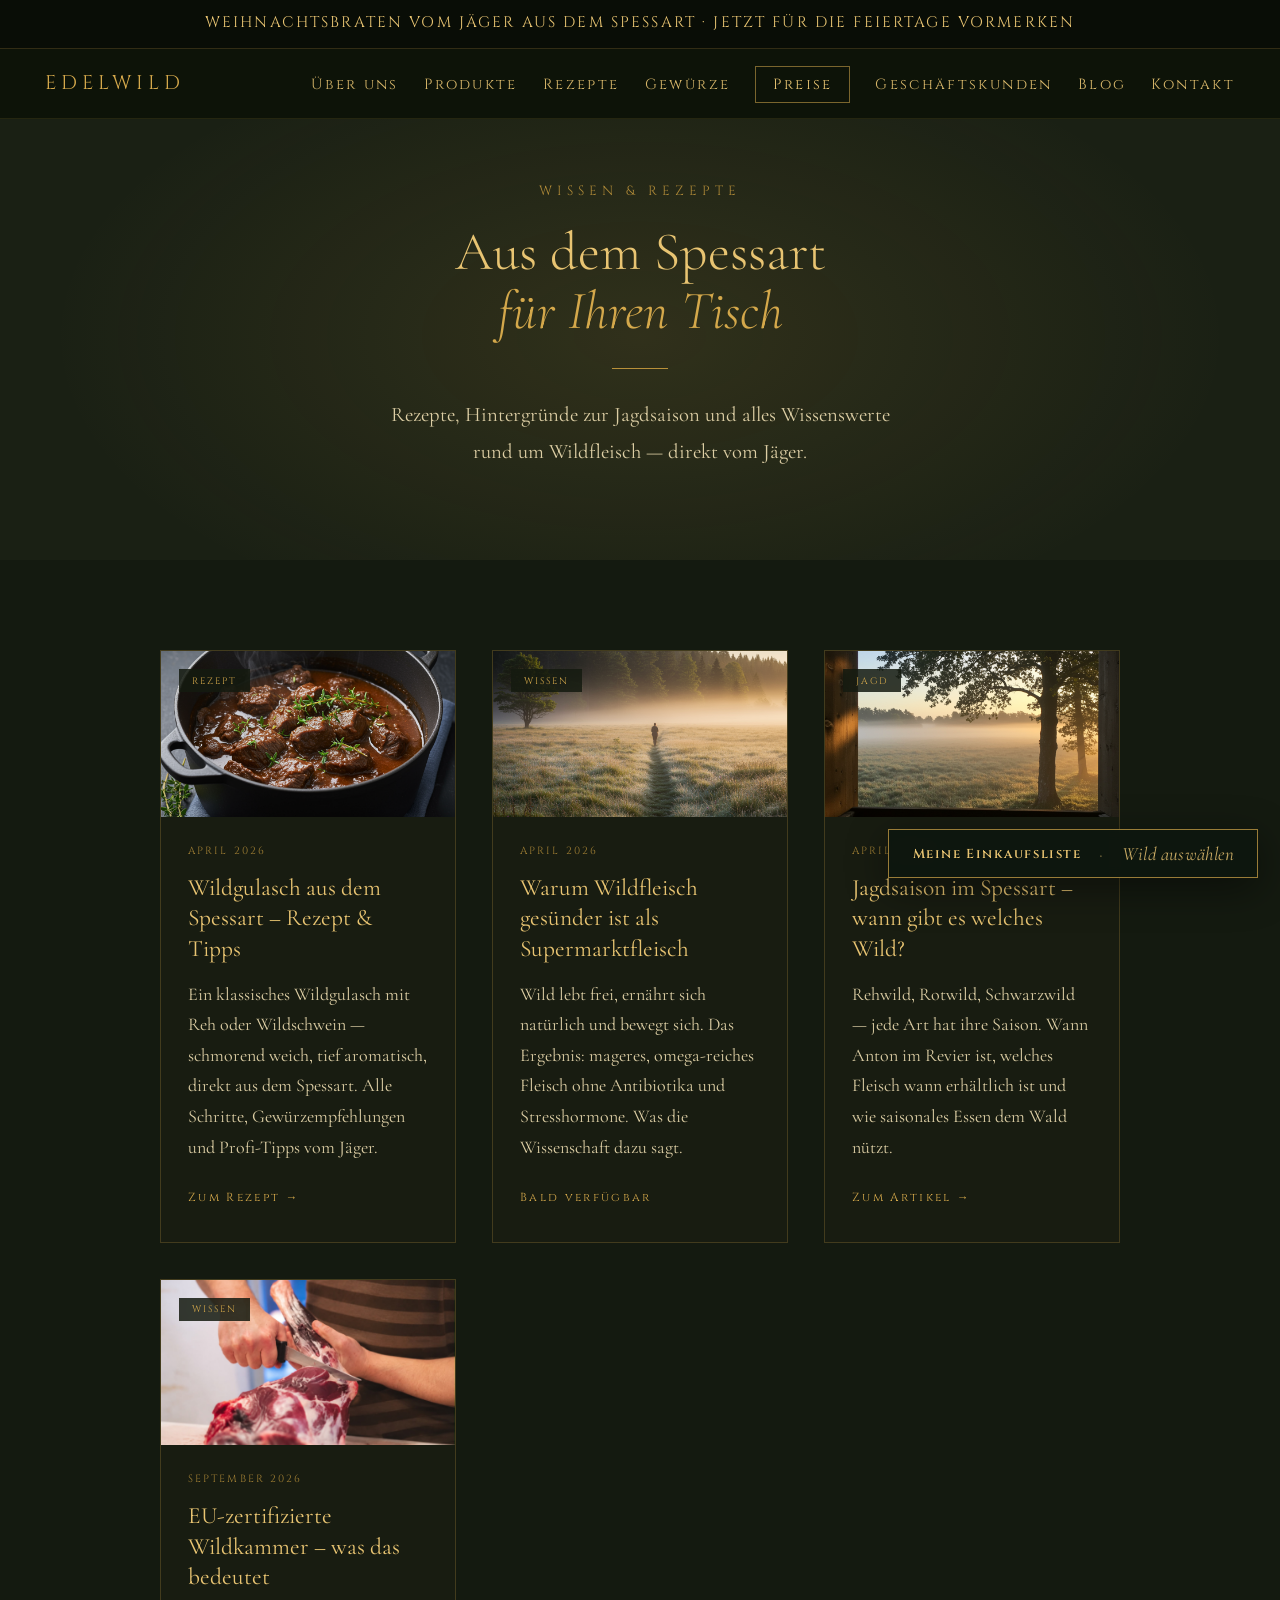
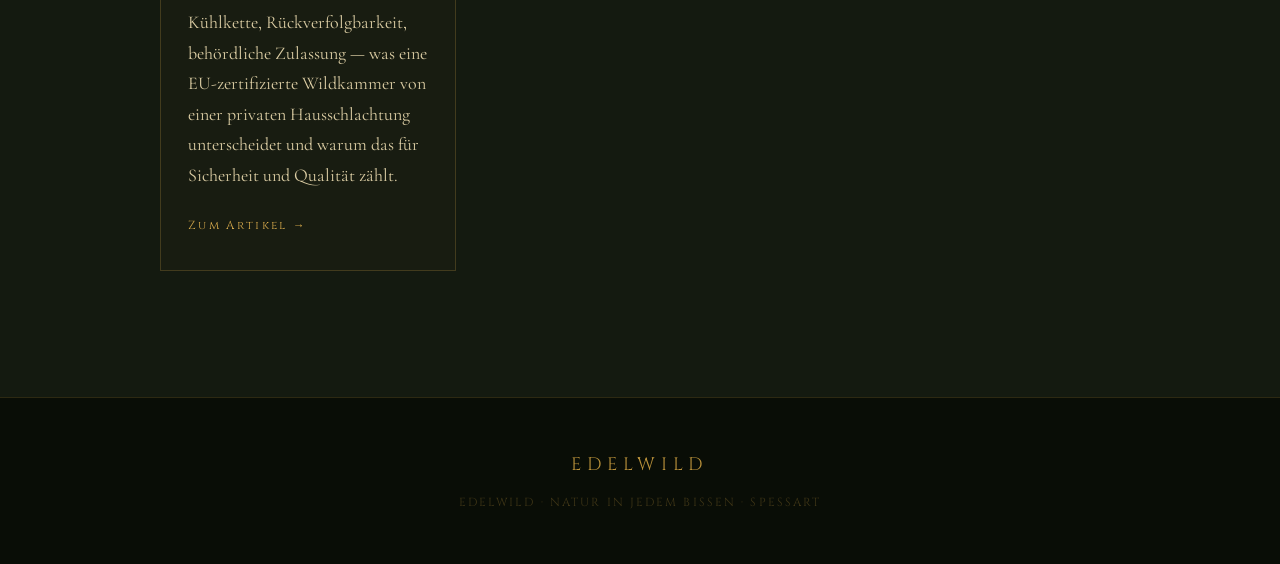
==== commit 6ffd8f9a: "Einkaufslisten-Button: Klassenkollision behoben, kompakt und zentriert, Cache-Buster für CSS/JS" ====
--- a/blog/index.html
+++ b/blog/index.html
@@ -17,7 +17,7 @@
   <link rel="preconnect" href="https://fonts.googleapis.com" />
   <link rel="preconnect" href="https://fonts.gstatic.com" crossorigin />
   <link href="https://fonts.googleapis.com/css2?family=Cormorant+Garamond:ital,wght@0,300;0,400;0,600;1,300;1,400&family=Cinzel:wght@400;600&display=swap" rel="stylesheet" />
-  <link rel="stylesheet" href="/bestellzettel.css" />
+  <link rel="stylesheet" href="/bestellzettel.css?v=20261115c" />
   <style>
     :root {
       --forest:     #141a10;
@@ -305,6 +305,6 @@
   }, { threshold: 0.1 });
   reveals.forEach(el => observer.observe(el));
 </script>
-<script defer src="/bestellzettel.js"></script>
+<script defer src="/bestellzettel.js?v=20261115c"></script>
 </body>
 </html>
--- a/bestellzettel.css
+++ b/bestellzettel.css
@@ -73,38 +73,26 @@
 .bz-fab {
   position: fixed; right: 1.2rem; bottom: 1.2rem; z-index: 150;
   display: none; align-items: center; gap: 1rem;
-  min-height: 64px; padding: 1.15rem 2rem;
+  min-height: 48px; padding: 0.7rem 1.3rem;
   background: var(--gold); color: var(--forest);
   border: 1px solid var(--gold); cursor: pointer;
-  font-family: 'Cinzel', serif; font-size: 0.85rem; font-weight: 600; letter-spacing: 0.14em;
+  font-family: 'Cinzel', serif; font-size: 0.72rem; font-weight: 600; letter-spacing: 0.12em;
   box-shadow: 0 10px 40px rgba(0,0,0,0.45);
   transition: background 0.2s, transform 0.2s;
 }
 .bz-fab.bz-visible { display: inline-flex; animation: bzTease 0.7s cubic-bezier(0.2, 0.8, 0.2, 1) 1.2s both; }
 .bz-fab:hover, .bz-fab:focus-visible { background: var(--gold-light); outline: none; transform: translateY(-2px); }
-.bz-fab.bz-empty { background: rgba(14,22,15,0.92); color: var(--gold-light); border-color: rgba(212,168,75,0.7); backdrop-filter: blur(6px); }
-.bz-fab.bz-empty:hover, .bz-fab.bz-empty:focus-visible { background: var(--gold); color: var(--forest); }
-.bz-fab.bz-empty .bz-fab-count { display: none; }
-.bz-fab.bz-empty .bz-fab-sum { font-weight: 400; font-style: italic; opacity: 0.85; }
-.bz-fab.bz-empty::before {
-  content: ''; position: absolute; inset: -1px; border: 1px solid var(--gold);
-  animation: bzPulse 2.4s ease-out 2s 3; opacity: 0; pointer-events: none;
-}
+.bz-fab.bz-fab-idle { background: rgba(14,22,15,0.92); color: var(--gold-light); border-color: rgba(212,168,75,0.7); backdrop-filter: blur(6px); }
+.bz-fab.bz-fab-idle:hover, .bz-fab.bz-fab-idle:focus-visible { background: var(--gold); color: var(--forest); }
+.bz-fab.bz-fab-idle .bz-fab-count { display: none; }
+.bz-fab.bz-fab-idle .bz-fab-sum { font-weight: 400; font-style: italic; opacity: 0.85; }
 .bz-fab-count { font-size: 0.9rem; letter-spacing: 0; }
 .bz-fab-count::before, .bz-fab-sum::before { content: "·"; margin-right: 1rem; opacity: 0.6; }
 @keyframes bzTease {
   from { opacity: 0; transform: translateY(24px); }
   to { opacity: 1; transform: translateY(0); }
 }
-@keyframes bzPulse {
-  0% { opacity: 0.9; transform: scale(1); }
-  100% { opacity: 0; transform: scale(1.25, 1.6); }
-}
-@keyframes bzPulseMobile {
-  0% { opacity: 0.9; transform: scale(1); }
-  100% { opacity: 0; transform: scale(1.04, 1.35); }
-}
-.bz-fab-sum { font-family: 'Cormorant Garamond', serif; font-size: 1.25rem; font-weight: 600; letter-spacing: 0.02em; }
+.bz-fab-sum { font-family: 'Cormorant Garamond', serif; font-size: 1.05rem; font-weight: 600; letter-spacing: 0.02em; }
 .bz-fab.bz-bump { animation: bzBump 0.35s ease; }
 @keyframes bzBump {
   0% { transform: scale(1); }
@@ -164,16 +152,11 @@
     content: ""; display: block; width: 44px; height: 2px;
     margin: 0.7rem auto 0; background: rgba(212,168,75,0.4);
   }
-  .bz-fab { left: 1rem; right: 1rem; bottom: 1rem; justify-content: space-between; gap: 0.6rem; padding: 1rem 1.2rem; font-size: 0.74rem; letter-spacing: 0.1em; }
+  .bz-fab { left: auto; right: 0.9rem; bottom: 0.9rem; width: auto; max-width: calc(100% - 1.8rem); justify-content: center; gap: 0.55rem; min-height: 42px; padding: 0.65rem 1.1rem; font-size: 0.64rem; letter-spacing: 0.08em; line-height: 1; }
   .bz-fab > span { white-space: nowrap; }
-  .bz-fab-label { flex: 1 1 auto; min-width: 0; overflow: hidden; text-overflow: ellipsis; text-align: left; }
+  .bz-fab-label { flex: 0 0 auto; }
   .bz-fab-my { display: none; }
-  .bz-fab.bz-empty::before { animation-name: bzPulseMobile; }
-  .bz-fab-count::before, .bz-fab-sum::before { margin-right: 0.6rem; }
-  .bz-fab-sum { font-size: 1.1rem; }
-  .bz-fab.bz-empty .bz-fab-sum { font-size: 1rem; }
-}
-
+  
 .bz-head {
   display: flex; align-items: flex-start; justify-content: space-between; gap: 1rem;
   padding: 1.6rem 1.6rem 1.1rem;
@@ -299,6 +282,9 @@
 .bz-dialog input:focus, .bz-dialog textarea:focus { outline: none; border-color: var(--gold); }
 .bz-dialog input[aria-invalid="true"] { border-color: #c0603a; }
 .bz-dialog textarea { min-height: 4.5rem; resize: vertical; }
+.bz-bind { display: flex; align-items: flex-start; gap: 0.8rem; cursor: pointer; font-family: 'Cormorant Garamond', serif; font-size: 1.05rem; line-height: 1.5; text-transform: none; letter-spacing: 0; color: var(--text, #e8e2d2); margin: 0; }
+.bz-bind input { width: 24px; height: 24px; min-width: 24px; margin-top: 0.15rem; accent-color: var(--gold); cursor: pointer; }
+.bz-field-bind { padding: 0.9rem 1rem; border: 1px solid rgba(212,168,75,0.3); background: rgba(212,168,75,0.04); }
 .bz-field .bz-error { display: none; font-size: 1rem; color: #e0906f; margin-top: 0.3rem; }
 .bz-field .bz-error.bz-show { display: block; }
 .bz-radios { display: flex; gap: 0.6rem; border: none; padding: 0; margin: 0; }
